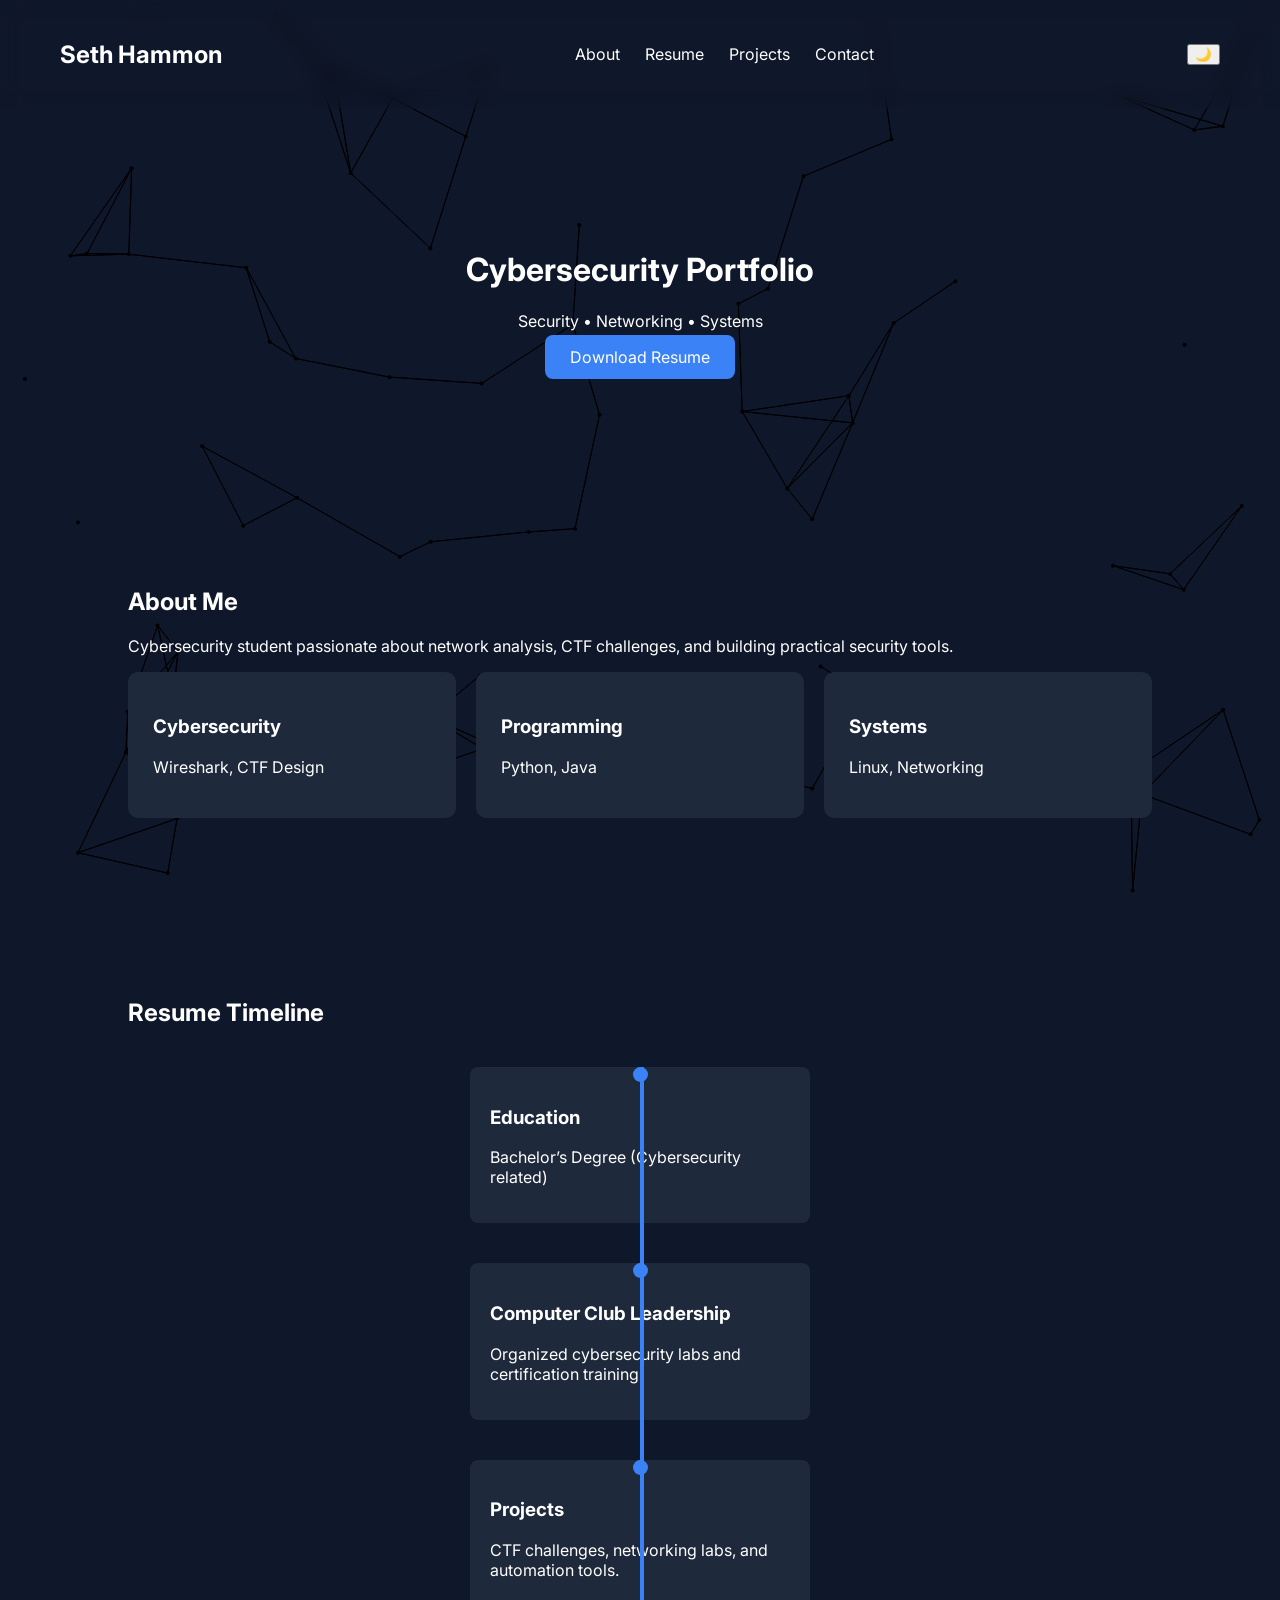
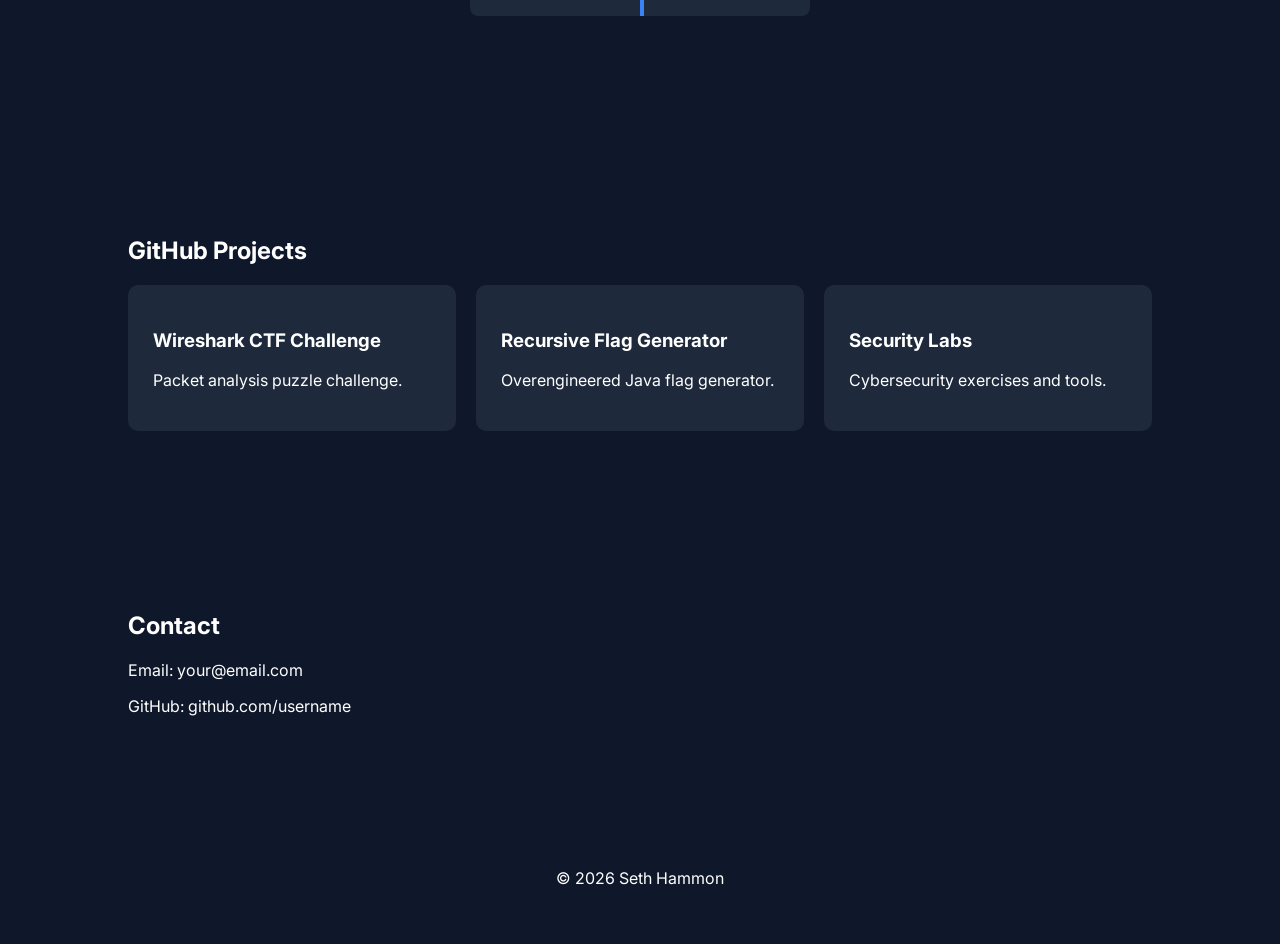
==== index.html @ 16fc9753 "Add files via upload" ====
<!DOCTYPE html>
<html lang="en">
<head>
<meta charset="UTF-8">
<meta name="viewport" content="width=device-width, initial-scale=1.0">
<title>Seth Hammon | Cybersecurity Portfolio</title>
<link rel="stylesheet" href="style.css">
<link href="https://fonts.googleapis.com/css2?family=Inter:wght@300;400;600&display=swap" rel="stylesheet">
</head>

<body>

<canvas id="network"></canvas>

<nav>
<h2>Seth Hammon</h2>
<ul>
<li><a href="#about">About</a></li>
<li><a href="#resume">Resume</a></li>
<li><a href="#projects">Projects</a></li>
<li><a href="#contact">Contact</a></li>
</ul>

<button id="themeToggle">🌙</button>
</nav>

<header class="reveal">
<h1>Cybersecurity Portfolio</h1>
<p>Security • Networking • Systems</p>
<a class="btn" href="resume.pdf" target="_blank">Download Resume</a>
</header>

<section id="about" class="reveal">
<h2>About Me</h2>
<p>
Cybersecurity student passionate about network analysis, CTF challenges,
and building practical security tools.
</p>

<div class="skills">

<div class="card">
<h3>Cybersecurity</h3>
<p>Wireshark, CTF Design</p>
</div>

<div class="card">
<h3>Programming</h3>
<p>Python, Java</p>
</div>

<div class="card">
<h3>Systems</h3>
<p>Linux, Networking</p>
</div>

</div>
</section>

<section id="resume">
<h2 class="reveal">Resume Timeline</h2>

<div class="timeline">

<div class="timeline-item reveal">
<div class="timeline-dot"></div>
<div class="timeline-content">
<h3>Education</h3>
<p>Bachelor’s Degree (Cybersecurity related)</p>
</div>
</div>

<div class="timeline-item reveal">
<div class="timeline-dot"></div>
<div class="timeline-content">
<h3>Computer Club Leadership</h3>
<p>Organized cybersecurity labs and certification training.</p>
</div>
</div>

<div class="timeline-item reveal">
<div class="timeline-dot"></div>
<div class="timeline-content">
<h3>Projects</h3>
<p>CTF challenges, networking labs, and automation tools.</p>
</div>
</div>

</div>
</section>

<section id="projects" class="reveal">
<h2>GitHub Projects</h2>

<div class="projects">

<div class="project-card">
<h3>Wireshark CTF Challenge</h3>
<p>Packet analysis puzzle challenge.</p>
</div>

<div class="project-card">
<h3>Recursive Flag Generator</h3>
<p>Overengineered Java flag generator.</p>
</div>

<div class="project-card">
<h3>Security Labs</h3>
<p>Cybersecurity exercises and tools.</p>
</div>

</div>

</section>

<section id="contact" class="reveal">
<h2>Contact</h2>
<p>Email: your@email.com</p>
<p>GitHub: github.com/username</p>
</section>

<footer>
<p>© 2026 Seth Hammon</p>
</footer>

<script src="script.js"></script>
</body>
</html>
---- style.css ----
:root{
--bg:#0f172a;
--text:white;
--card:#1e293b;
}

.light{
--bg:#f8fafc;
--text:#020617;
--card:#e2e8f0;
}

body{
margin:0;
font-family:'Inter',sans-serif;
background:var(--bg);
color:var(--text);
overflow-x:hidden;
}

#network{
position:fixed;
top:0;
left:0;
z-index:-1;
}

nav{
display:flex;
justify-content:space-between;
align-items:center;
padding:20px 60px;
position:sticky;
top:0;
backdrop-filter:blur(10px);
}

nav ul{
display:flex;
gap:25px;
list-style:none;
}

nav a{
text-decoration:none;
color:var(--text);
}

#themeToggle{
cursor:pointer;
}

header{
text-align:center;
padding:120px 20px;
}

.btn{
padding:12px 25px;
background:#3b82f6;
color:white;
border-radius:8px;
text-decoration:none;
}

section{
padding:80px 10%;
}

.skills{
display:grid;
grid-template-columns:repeat(auto-fit,minmax(200px,1fr));
gap:20px;
}

.card{
background:var(--card);
padding:25px;
border-radius:10px;
transition:0.3s;
}

.card:hover{
transform:translateY(-6px);
}

.timeline{
position:relative;
margin-top:40px;
}

.timeline::before{
content:'';
position:absolute;
left:50%;
width:4px;
height:100%;
background:#3b82f6;
}

.timeline-item{
display:flex;
justify-content:center;
margin:40px 0;
}

.timeline-content{
background:var(--card);
padding:20px;
border-radius:8px;
width:300px;
}

.timeline-dot{
width:15px;
height:15px;
background:#3b82f6;
border-radius:50%;
position:absolute;
left:calc(50% - 7px);
}

.projects{
display:grid;
grid-template-columns:repeat(auto-fit,minmax(250px,1fr));
gap:20px;
}

.project-card{
background:var(--card);
padding:25px;
border-radius:10px;
transition:0.3s;
}

.project-card:hover{
transform:scale(1.05);
}

.reveal{
opacity:0;
transform:translateY(30px);
transition:all 0.8s ease;
}

.reveal.active{
opacity:1;
transform:none;
}

footer{
text-align:center;
padding:40px;
}
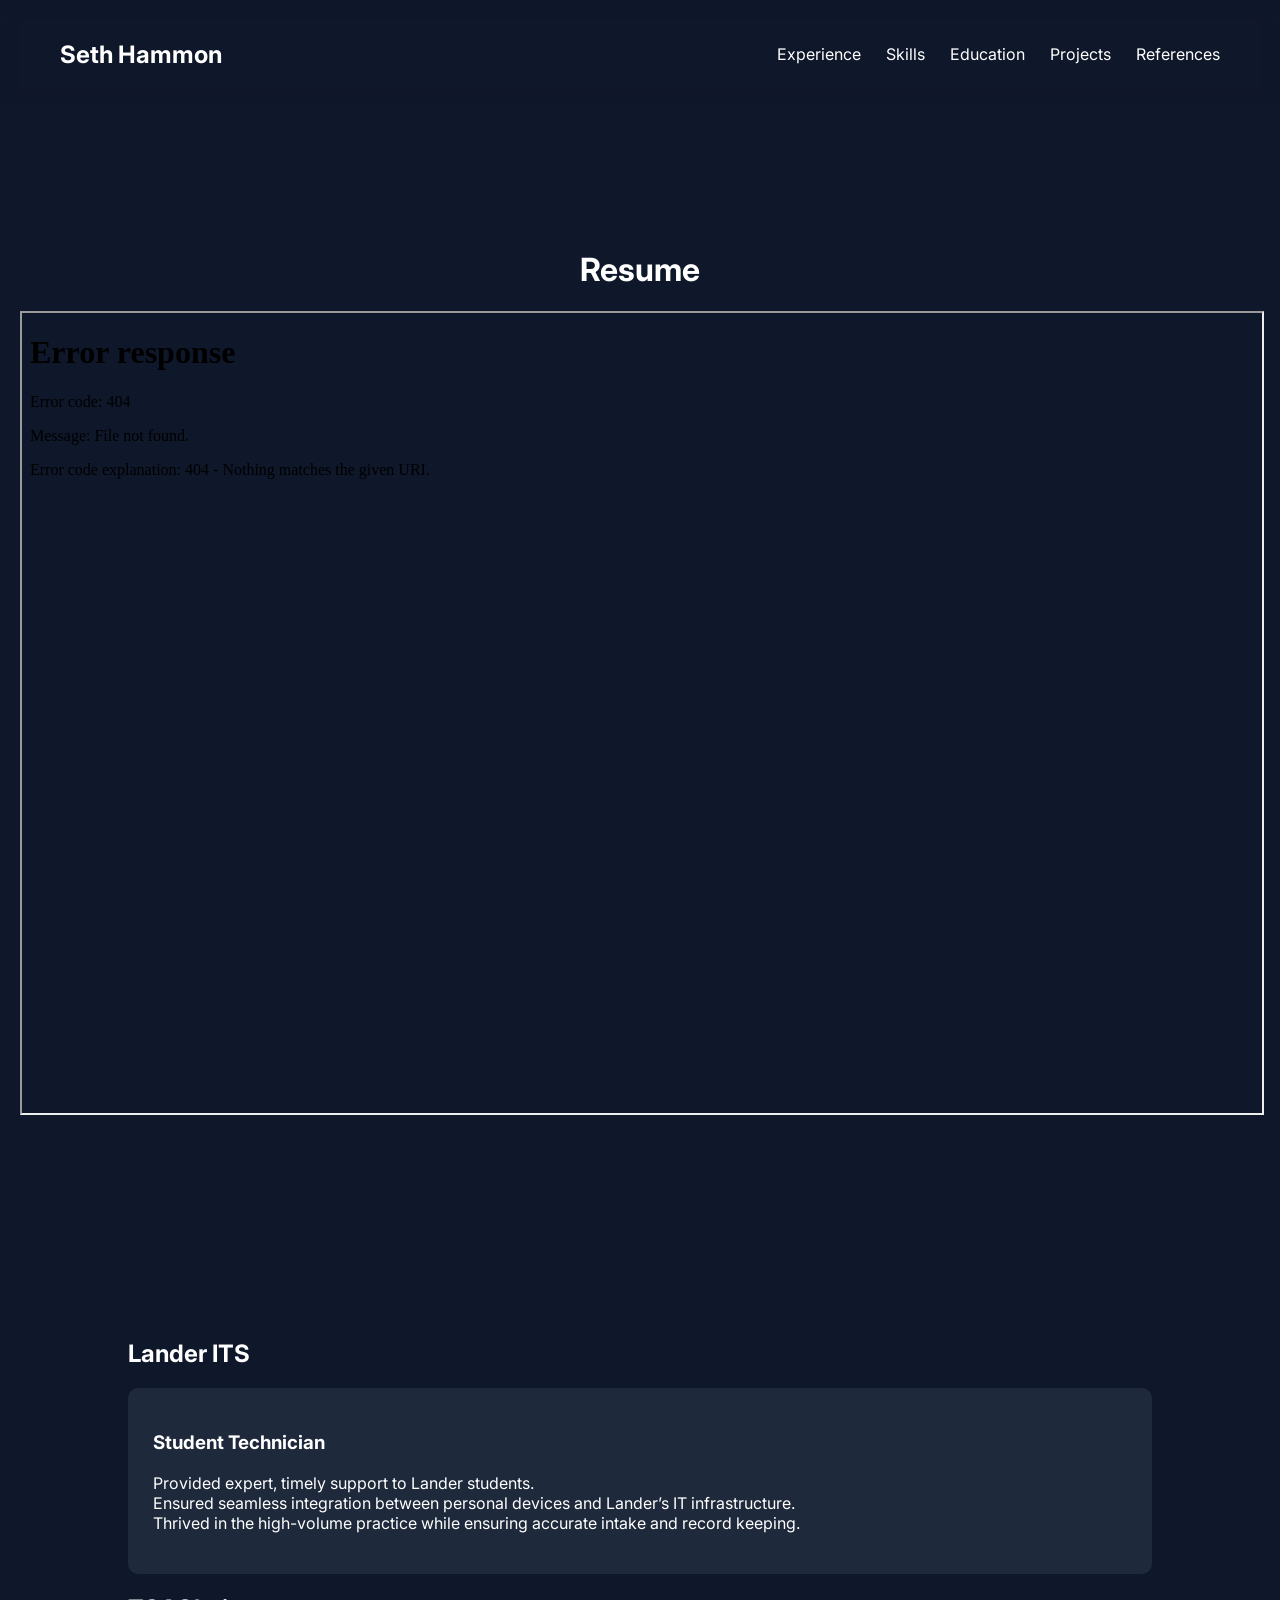
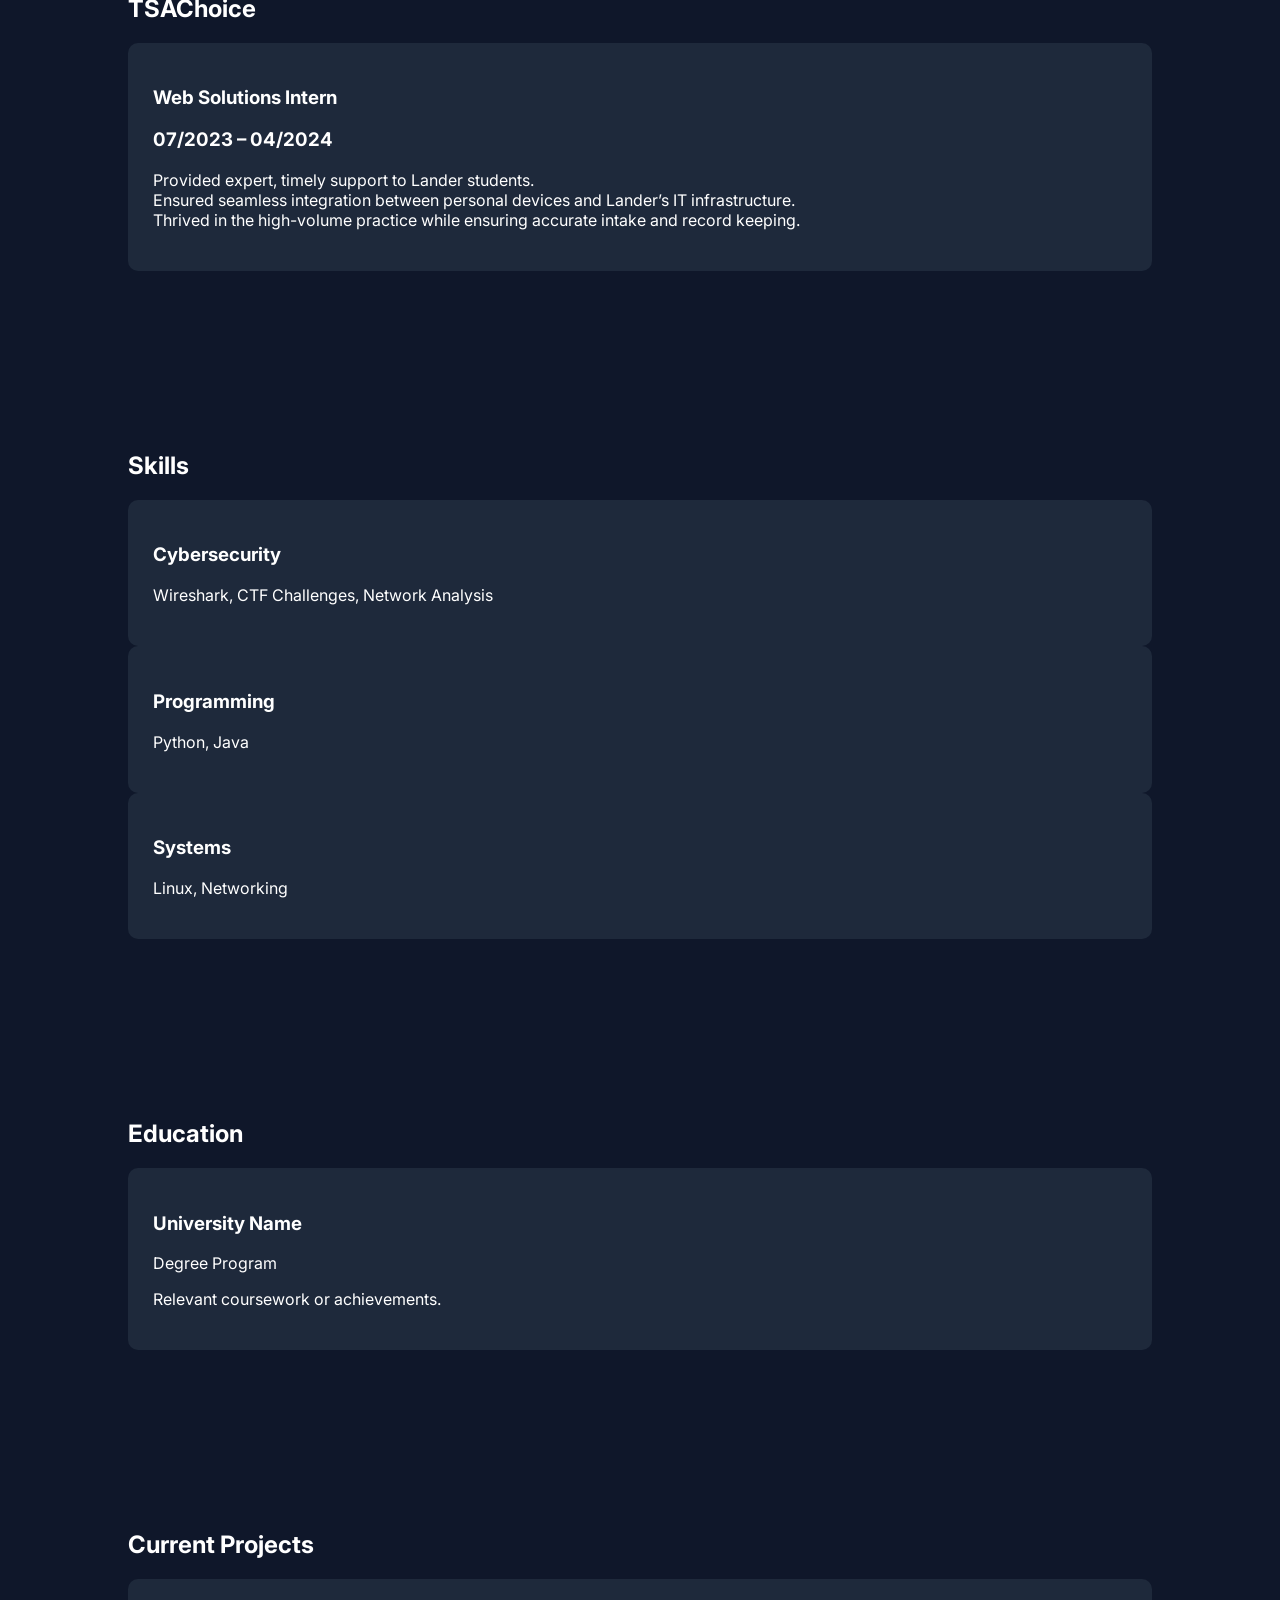
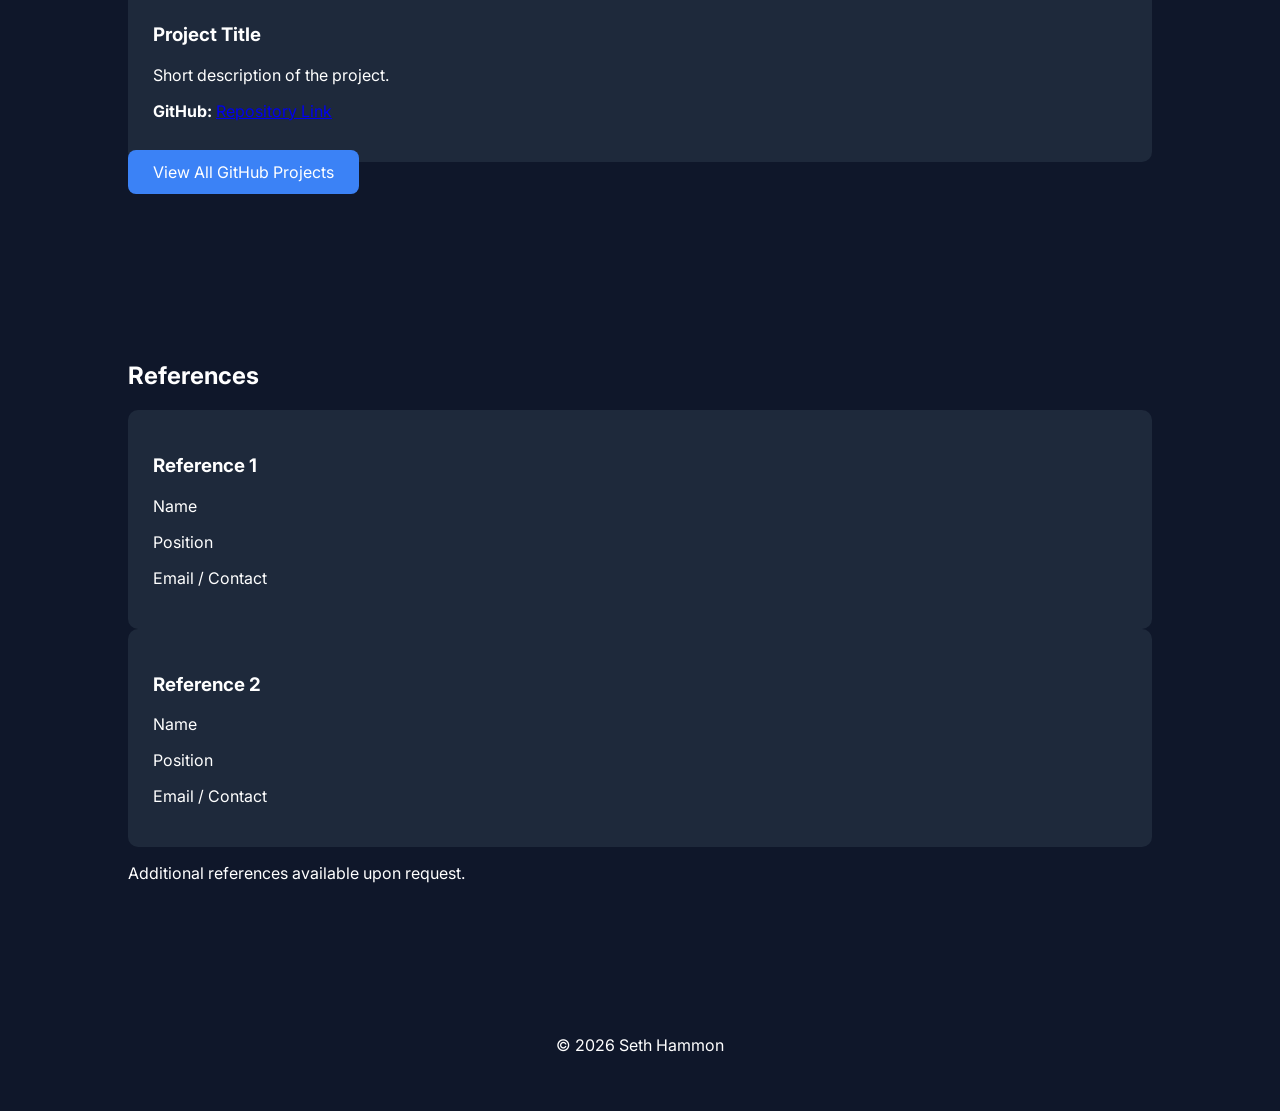
==== commit ceeba5a2: "Update index.html" ====
--- a/index.html
+++ b/index.html
@@ -4,7 +4,7 @@
 <head>
 <meta charset="UTF-8">
 <meta name="viewport" content="width=device-width, initial-scale=1.0">
-<title>Seth Hammon | Cybersecurity Portfolio</title>
+<title>Seth Hammon | Portfolio</title>
 <link rel="stylesheet" href="style.css">
 <link href="https://fonts.googleapis.com/css2?family=Inter:wght@300;400;600&display=swap" rel="stylesheet">
 </head>
@@ -16,108 +16,92 @@
 <nav>
 <h2>Seth Hammon</h2>
 <ul>
-<li><a href="#about">About</a></li>
-<li><a href="#resume">Resume</a></li>
+<li><a href="#experience">Experience</a></li>
+<li><a href="#skills">Skills</a></li>
+<li><a href="#education">Education</a></li>
 <li><a href="#projects">Projects</a></li>
-<li><a href="#contact">Contact</a></li>
+<li><a href="#references">References</a></li>
 </ul>
-
-<button id="themeToggle">🌙</button>
 </nav>
 
-<header class="reveal">
-<h1>Cybersecurity Portfolio</h1>
-<p>Security • Networking • Systems</p>
-<a class="btn" href="resume.pdf" target="_blank">Download Resume</a>
+<header>
+<h1>Resume</h1>
+<iframe 
+    src="files/resume.pdf" 
+    width="100%" 
+    height="800px">
+</iframe>
 </header>
 
-<section id="about" class="reveal">
-<h2>About Me</h2>
-<p>
-Cybersecurity student passionate about network analysis, CTF challenges,
-and building practical security tools.
-</p>
+<section id="experience" class="section">
+<h2>Lander ITS</h2>
+<div class="card">
+<h3>Student Technician</h3>
+<p>Provided expert, timely support to Lander students. <br>Ensured seamless integration between personal devices and Lander’s IT infrastructure. <br>Thrived in the high-volume practice while ensuring accurate intake and record keeping.</p>
+</div>
+<h2>TSAChoice</h2>
+<div class="card">
+<h3>Web Solutions Intern            <p>07/2023 – 04/2024</p></h3>
+<p>Provided expert, timely support to Lander students. <br>Ensured seamless integration between personal devices and Lander’s IT infrastructure. <br>Thrived in the high-volume practice while ensuring accurate intake and record keeping.</p>
+</div>
+</section>
 
-<div class="skills">
-
+<section id="skills" class="section">
+<h2>Skills</h2>
+<div class="grid">
 <div class="card">
 <h3>Cybersecurity</h3>
-<p>Wireshark, CTF Design</p>
+<p>Wireshark, CTF Challenges, Network Analysis</p>
 </div>
-
 <div class="card">
 <h3>Programming</h3>
 <p>Python, Java</p>
 </div>
-
 <div class="card">
 <h3>Systems</h3>
 <p>Linux, Networking</p>
 </div>
-
 </div>
 </section>
 
-<section id="resume">
-<h2 class="reveal">Resume Timeline</h2>
-
-<div class="timeline">
-
-<div class="timeline-item reveal">
-<div class="timeline-dot"></div>
-<div class="timeline-content">
-<h3>Education</h3>
-<p>Bachelor’s Degree (Cybersecurity related)</p>
-</div>
-</div>
-
-<div class="timeline-item reveal">
-<div class="timeline-dot"></div>
-<div class="timeline-content">
-<h3>Computer Club Leadership</h3>
-<p>Organized cybersecurity labs and certification training.</p>
-</div>
-</div>
-
-<div class="timeline-item reveal">
-<div class="timeline-dot"></div>
-<div class="timeline-content">
-<h3>Projects</h3>
-<p>CTF challenges, networking labs, and automation tools.</p>
-</div>
-</div>
-
+<section id="education" class="section">
+<h2>Education</h2>
+<div class="card">
+<h3>University Name</h3>
+<p>Degree Program</p>
+<p>Relevant coursework or achievements.</p>
 </div>
 </section>
 
-<section id="projects" class="reveal">
-<h2>GitHub Projects</h2>
-
-<div class="projects">
-
-<div class="project-card">
-<h3>Wireshark CTF Challenge</h3>
-<p>Packet analysis puzzle challenge.</p>
+<section id="projects" class="section">
+<h2>Current Projects</h2>
+<div class="card">
+<h3>Project Title</h3>
+<p>Short description of the project.</p>
+<p><strong>GitHub:</strong> <a href="#">Repository Link</a></p>
 </div>
-
-<div class="project-card">
-<h3>Recursive Flag Generator</h3>
-<p>Overengineered Java flag generator.</p>
+<div class="center">
+<a class="btn" href="projects.html">View All GitHub Projects</a>
 </div>
-
-<div class="project-card">
-<h3>Security Labs</h3>
-<p>Cybersecurity exercises and tools.</p>
-</div>
-
-</div>
-
 </section>
 
-<section id="contact" class="reveal">
-<h2>Contact</h2>
-<p>Email: your@email.com</p>
-<p>GitHub: github.com/username</p>
+<section id="references" class="section">
+<h2>References</h2>
+<div class="grid">
+<div class="card">
+<h3>Reference 1</h3>
+<p>Name</p>
+<p>Position</p>
+<p>Email / Contact</p>
+</div>
+<div class="card">
+<h3>Reference 2</h3>
+<p>Name</p>
+<p>Position</p>
+<p>Email / Contact</p>
+</div>
+</div>
+<p class="center">Additional references available upon request.</p>
 </section>
 
 <footer>
@@ -125,5 +109,6 @@
 </footer>
 
 <script src="script.js"></script>
+
 </body>
 </html>
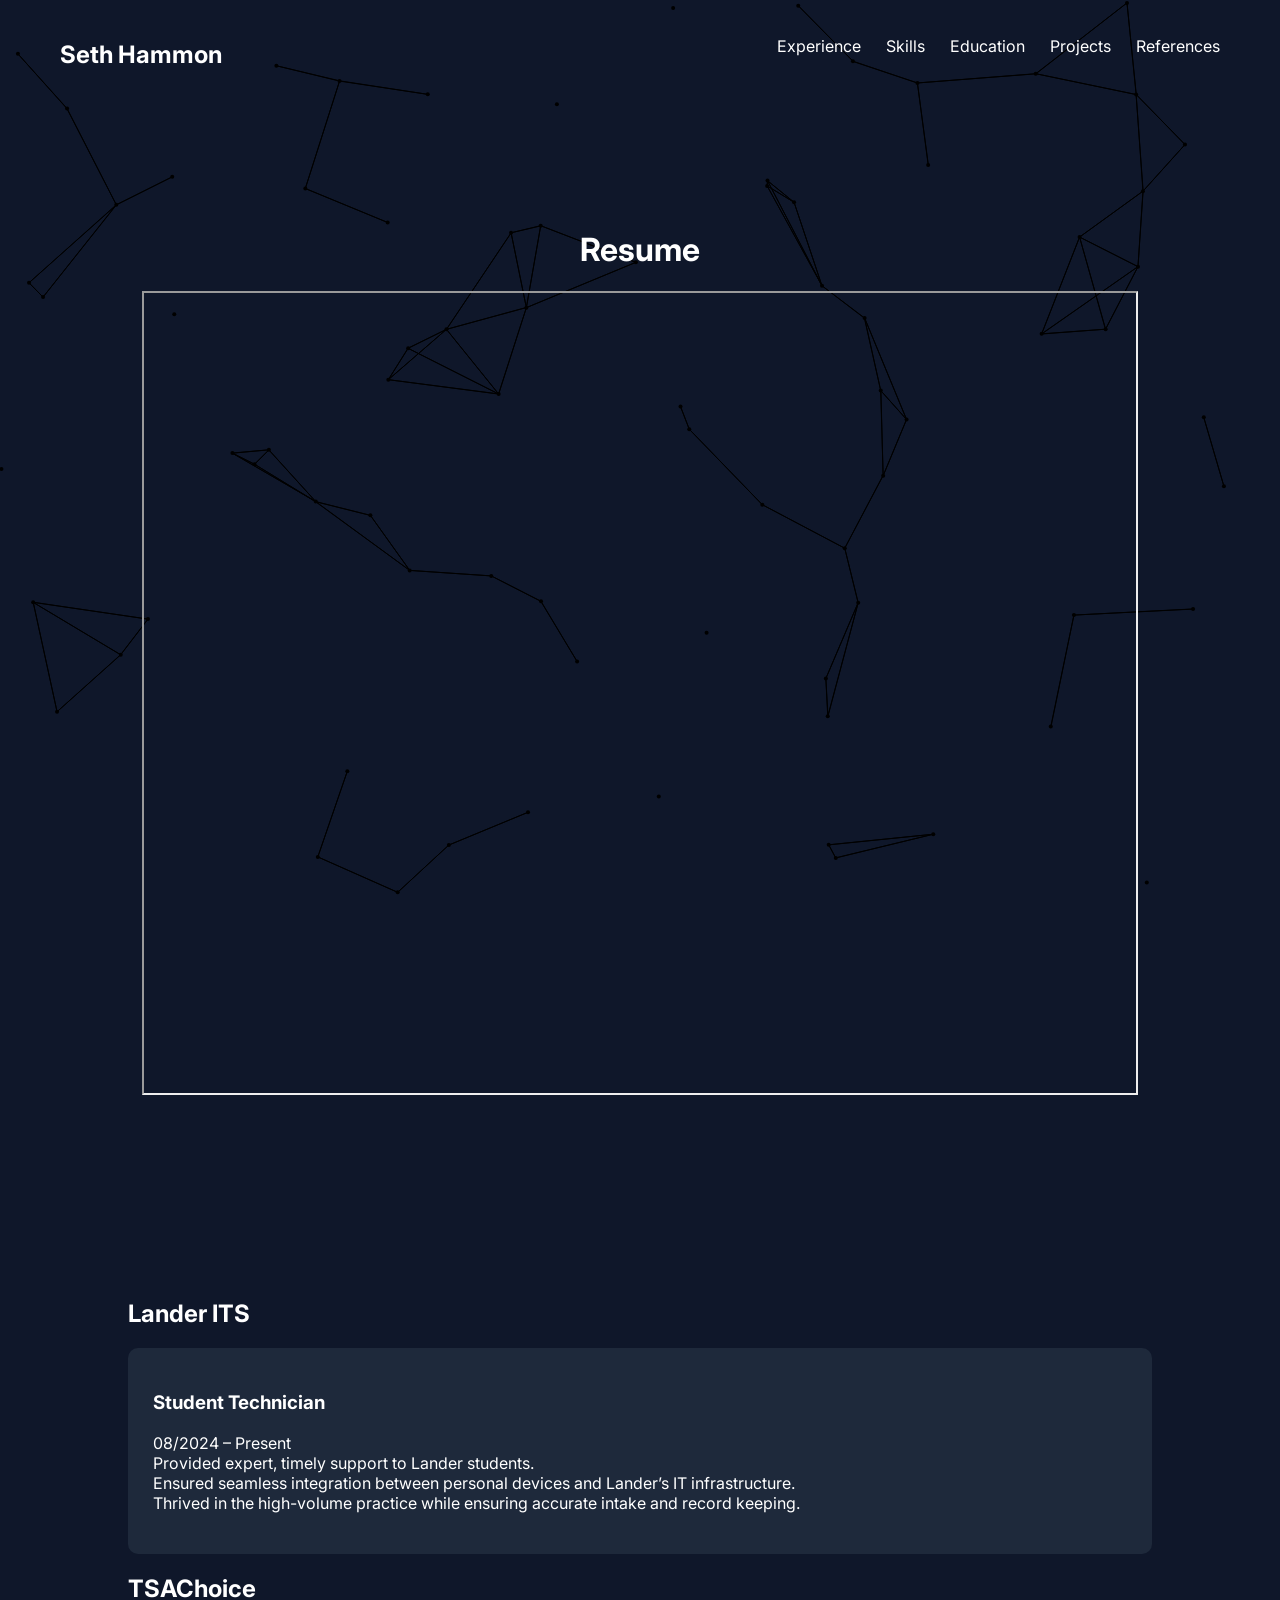
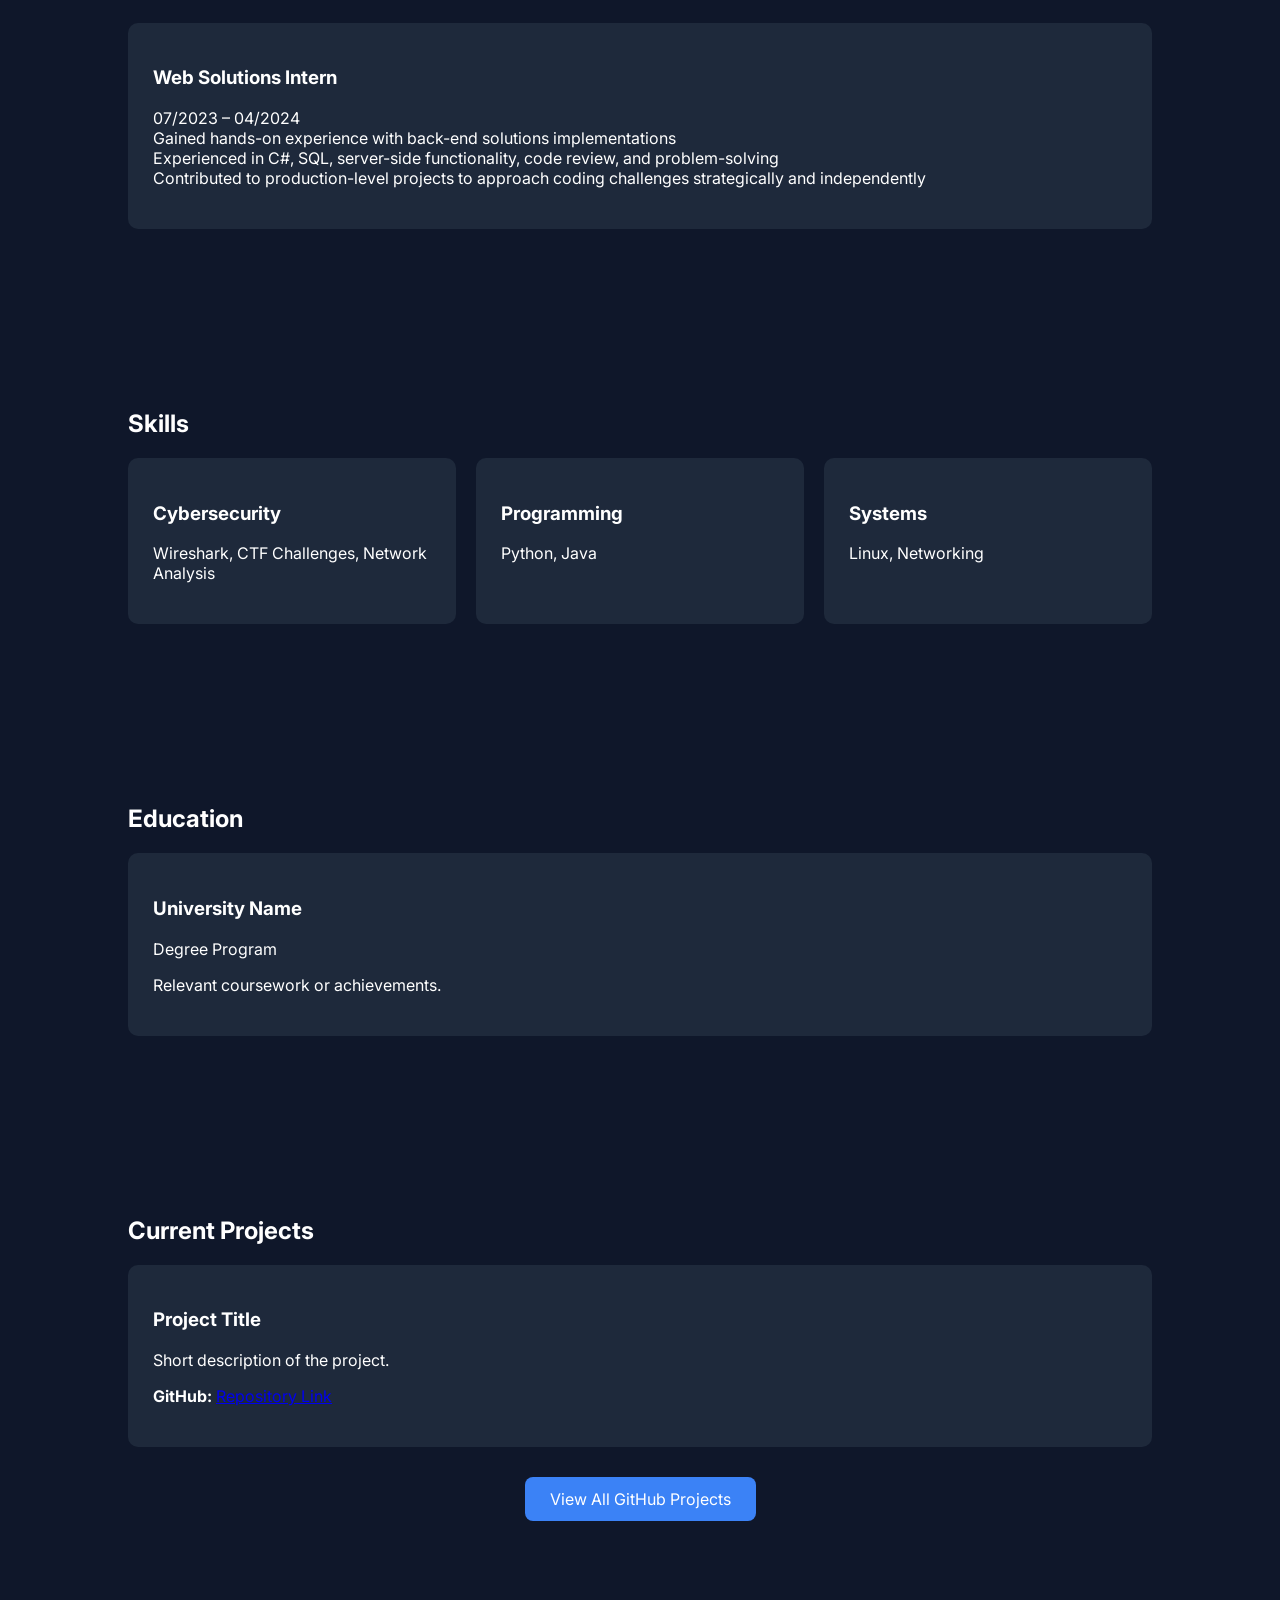
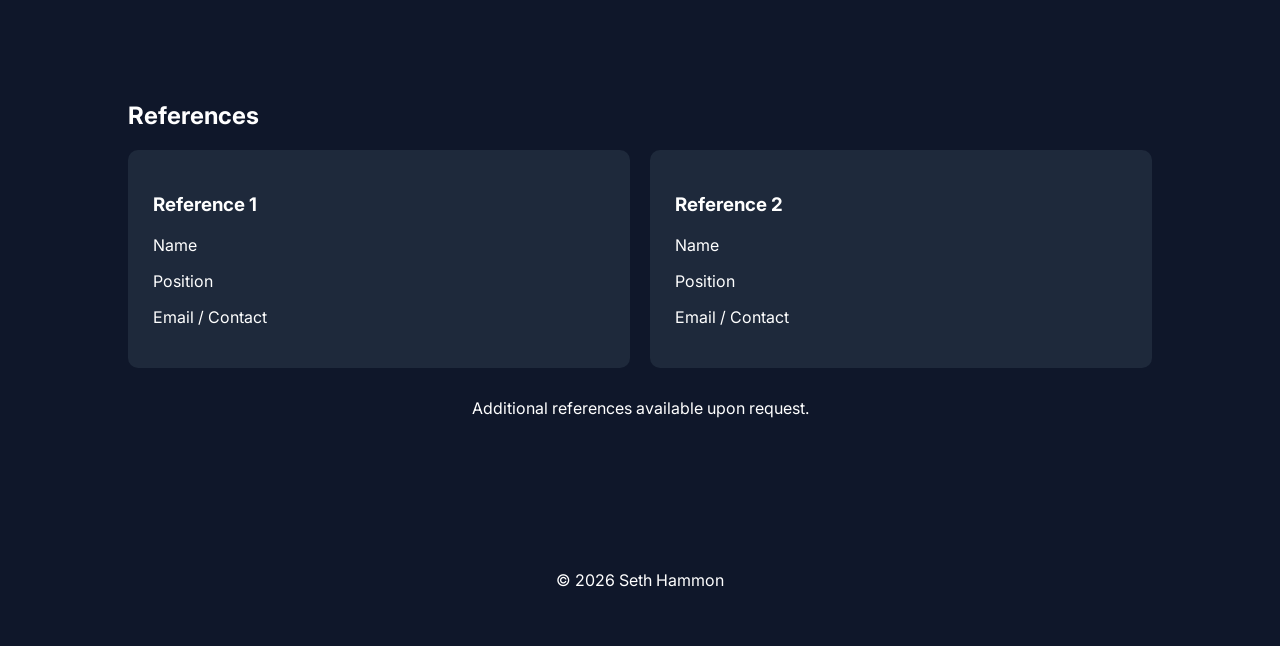
==== commit 5b54f0e9: "Update index.html" ====
--- a/index.html
+++ b/index.html
@@ -27,8 +27,8 @@
 <header>
 <h1>Resume</h1>
 <iframe 
-    src="files/resume.pdf" 
-    width="100%" 
+    src="Resume.pdf" 
+    width="80%" 
     height="800px">
 </iframe>
 </header>
@@ -37,12 +37,13 @@
 <h2>Lander ITS</h2>
 <div class="card">
 <h3>Student Technician</h3>
-<p>Provided expert, timely support to Lander students. <br>Ensured seamless integration between personal devices and Lander’s IT infrastructure. <br>Thrived in the high-volume practice while ensuring accurate intake and record keeping.</p>
+<p>08/2024 – Present<br>Provided expert, timely support to Lander students. <br>Ensured seamless integration between personal devices and Lander’s IT infrastructure. <br>Thrived in the high-volume practice while ensuring accurate intake and record keeping.</p>
 </div>
 <h2>TSAChoice</h2>
 <div class="card">
-<h3>Web Solutions Intern            <p>07/2023 – 04/2024</p></h3>
-<p>Provided expert, timely support to Lander students. <br>Ensured seamless integration between personal devices and Lander’s IT infrastructure. <br>Thrived in the high-volume practice while ensuring accurate intake and record keeping.</p>
+<h3>Web Solutions Intern</h3>
+<p>07/2023 – 04/2024<br>Gained hands-on experience with back-end solutions implementations <br> Experienced in C#, SQL, server-side functionality, code review, and problem-solving<br>Contributed to production-level projects to approach coding challenges strategically and
+independently</p>
 </div>
 </section>
 
--- a/style.css
+++ b/style.css
@@ -1,22 +1,9 @@
-
-:root{
---bg:#0f172a;
---text:white;
---card:#1e293b;
-}
-
-.light{
---bg:#f8fafc;
---text:#020617;
---card:#e2e8f0;
-}
 
 body{
 margin:0;
 font-family:'Inter',sans-serif;
-background:var(--bg);
-color:var(--text);
-overflow-x:hidden;
+background:#0f172a;
+color:white;
 }
 
 #network{
@@ -29,11 +16,7 @@
 nav{
 display:flex;
 justify-content:space-between;
-align-items:center;
 padding:20px 60px;
-position:sticky;
-top:0;
-backdrop-filter:blur(10px);
 }
 
 nav ul{
@@ -43,20 +26,38 @@
 }
 
 nav a{
+color:white;
 text-decoration:none;
-color:var(--text);
-}
-
-#themeToggle{
-cursor:pointer;
 }
 
 header{
 text-align:center;
-padding:120px 20px;
+padding:100px 20px;
+}
+
+.section{
+padding:80px 10%;
+}
+
+.grid{
+display:grid;
+grid-template-columns:repeat(auto-fit,minmax(250px,1fr));
+gap:20px;
+}
+
+.card{
+background:#1e293b;
+padding:25px;
+border-radius:10px;
+transition:0.3s;
+}
+
+.card:hover{
+transform:translateY(-5px);
 }
 
 .btn{
+display:inline-block;
 padding:12px 25px;
 background:#3b82f6;
 color:white;
@@ -64,89 +65,9 @@
 text-decoration:none;
 }
 
-section{
-padding:80px 10%;
-}
-
-.skills{
-display:grid;
-grid-template-columns:repeat(auto-fit,minmax(200px,1fr));
-gap:20px;
-}
-
-.card{
-background:var(--card);
-padding:25px;
-border-radius:10px;
-transition:0.3s;
-}
-
-.card:hover{
-transform:translateY(-6px);
-}
-
-.timeline{
-position:relative;
-margin-top:40px;
-}
-
-.timeline::before{
-content:'';
-position:absolute;
-left:50%;
-width:4px;
-height:100%;
-background:#3b82f6;
-}
-
-.timeline-item{
-display:flex;
-justify-content:center;
-margin:40px 0;
-}
-
-.timeline-content{
-background:var(--card);
-padding:20px;
-border-radius:8px;
-width:300px;
-}
-
-.timeline-dot{
-width:15px;
-height:15px;
-background:#3b82f6;
-border-radius:50%;
-position:absolute;
-left:calc(50% - 7px);
-}
-
-.projects{
-display:grid;
-grid-template-columns:repeat(auto-fit,minmax(250px,1fr));
-gap:20px;
-}
-
-.project-card{
-background:var(--card);
-padding:25px;
-border-radius:10px;
-transition:0.3s;
-}
-
-.project-card:hover{
-transform:scale(1.05);
-}
-
-.reveal{
-opacity:0;
-transform:translateY(30px);
-transition:all 0.8s ease;
-}
-
-.reveal.active{
-opacity:1;
-transform:none;
+.center{
+text-align:center;
+margin-top:30px;
 }
 
 footer{
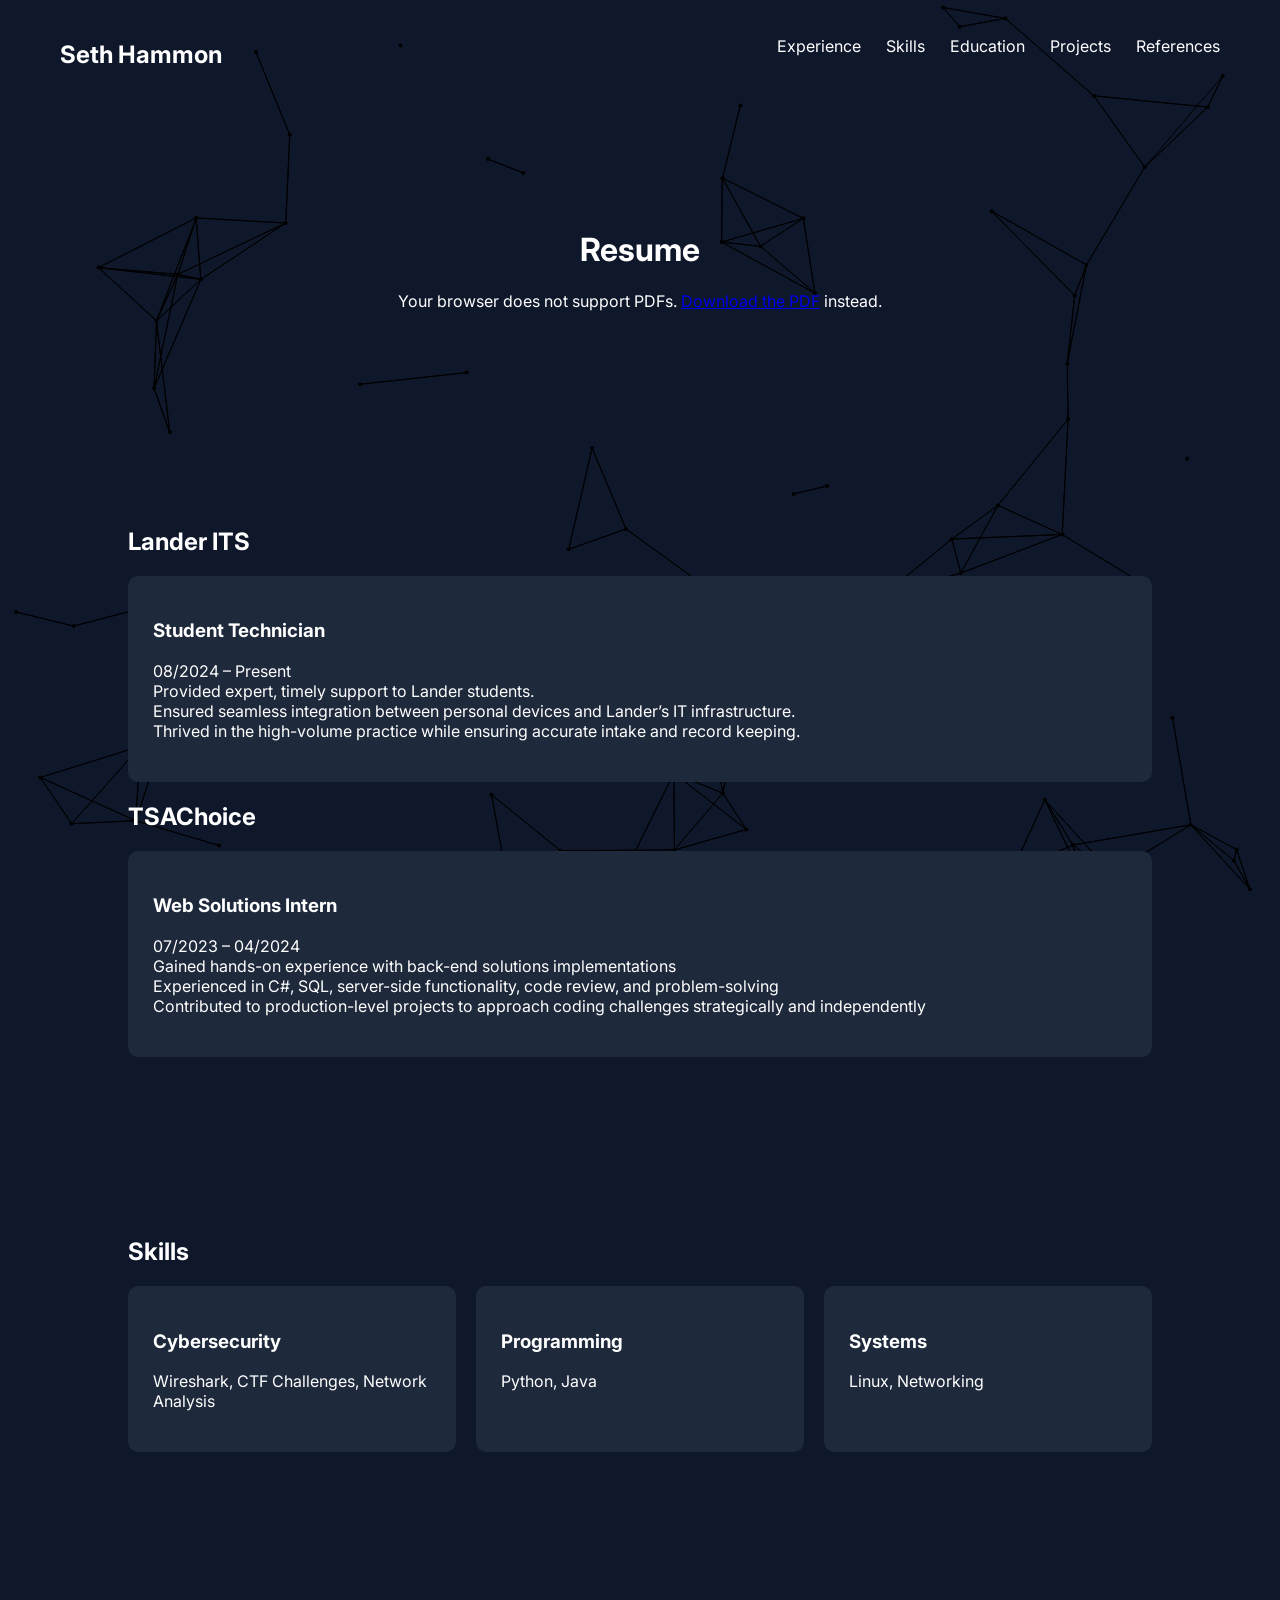
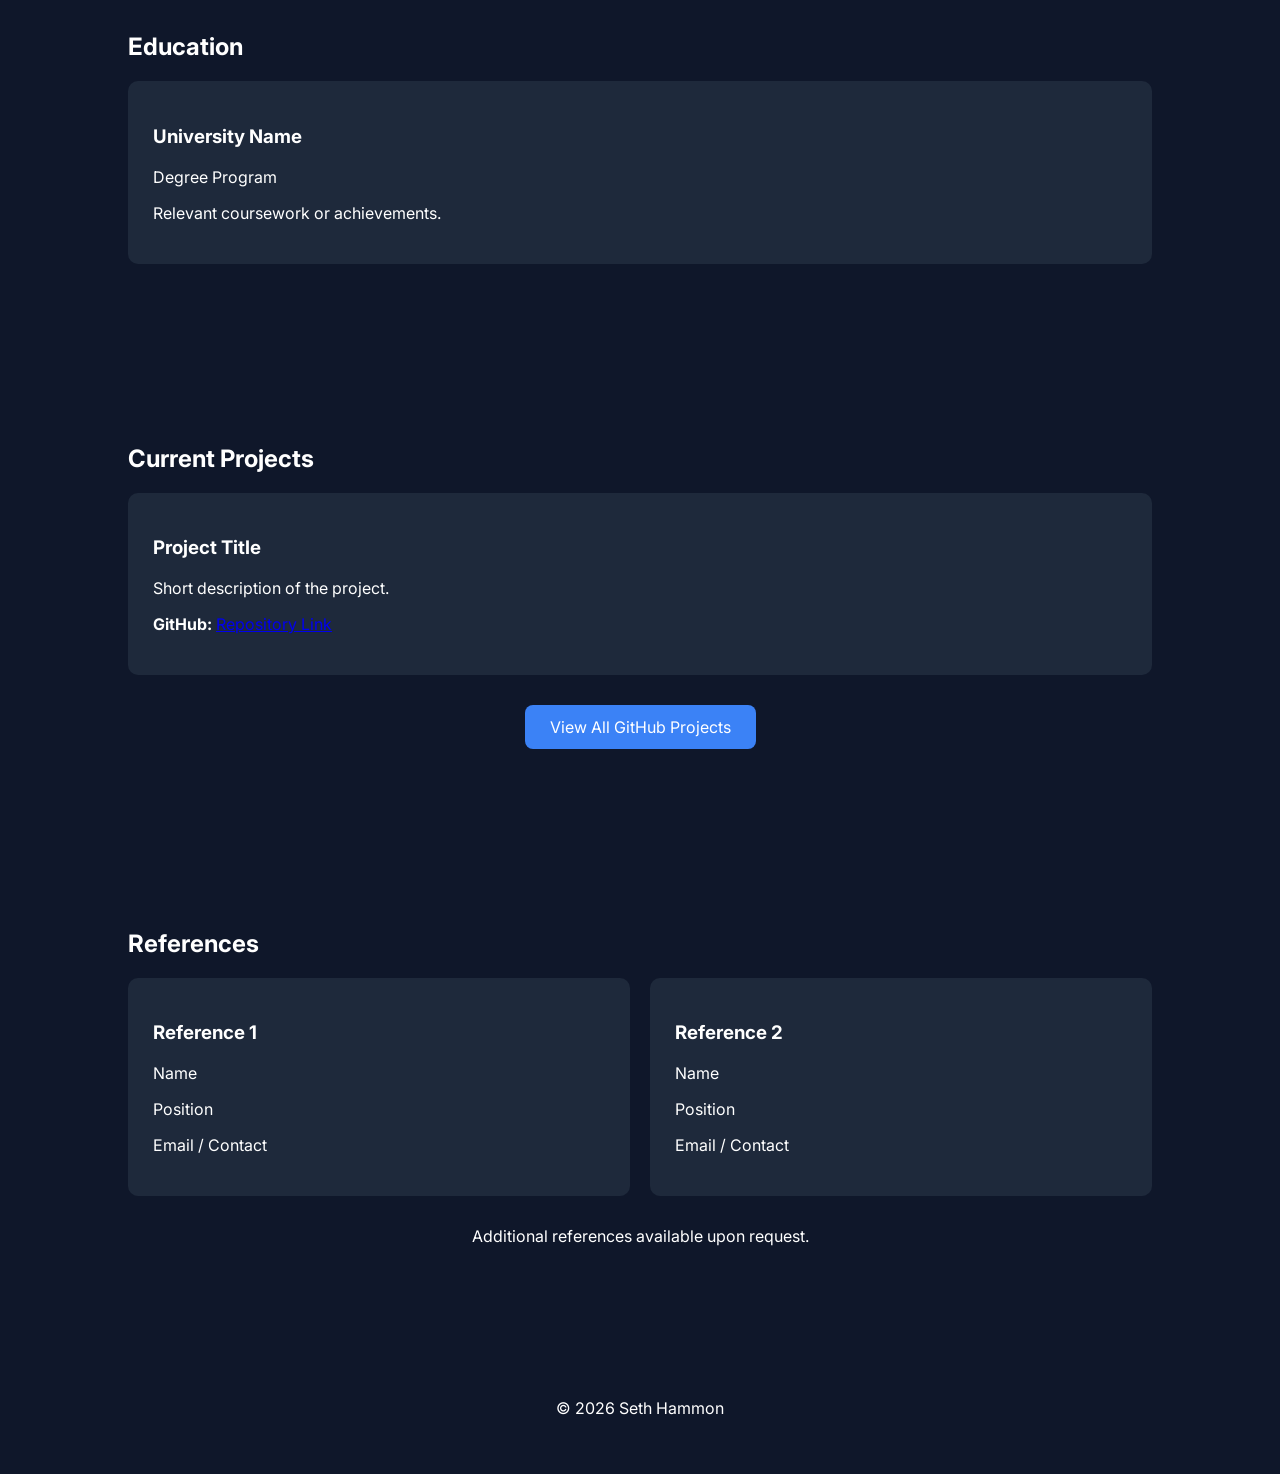
==== commit 3eb96bac: "Update index.html" ====
--- a/index.html
+++ b/index.html
@@ -26,11 +26,9 @@
 
 <header>
 <h1>Resume</h1>
-<iframe 
-    src="Resume.pdf" 
-    width="80%" 
-    height="800px">
-</iframe>
+<object data="Resume.pdf" type="resume.pdf" width="80%" height="800px">
+    <p>Your browser does not support PDFs. <a href="Resume.pdf">Download the PDF</a> instead.</p>
+</object>
 </header>
 
 <section id="experience" class="section">
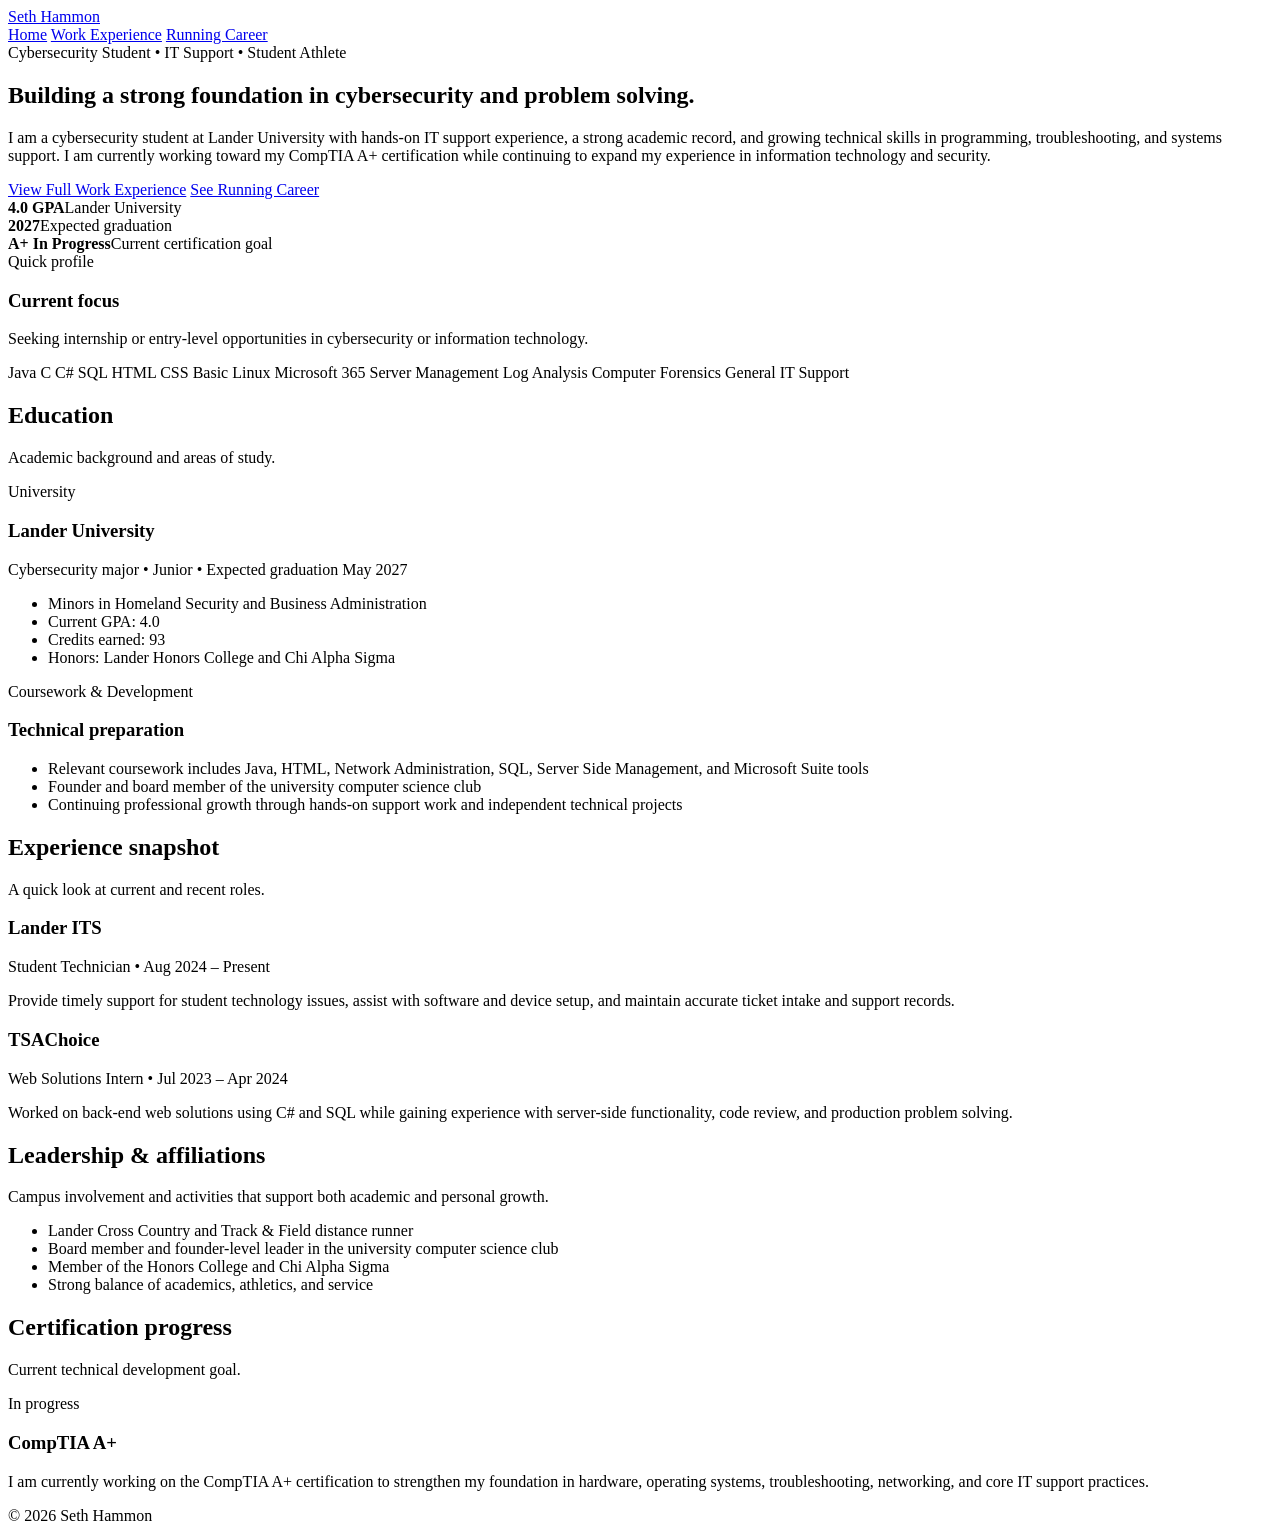
==== commit ec99fac2: "Update index.html" ====
--- a/index.html
+++ b/index.html
@@ -1,113 +1,142 @@
-
 <!DOCTYPE html>
 <html lang="en">
 <head>
-<meta charset="UTF-8">
-<meta name="viewport" content="width=device-width, initial-scale=1.0">
-<title>Seth Hammon | Portfolio</title>
-<link rel="stylesheet" href="style.css">
-<link href="https://fonts.googleapis.com/css2?family=Inter:wght@300;400;600&display=swap" rel="stylesheet">
+  <meta charset="UTF-8">
+  <meta name="viewport" content="width=device-width, initial-scale=1.0">
+  <title>Seth Hammon | Cybersecurity Student</title>
+  <meta name="description" content="Professional portfolio site for Seth Hammon, a cybersecurity student and student IT technician at Lander University.">
+  <link rel="preconnect" href="https://fonts.googleapis.com">
+  <link rel="preconnect" href="https://fonts.gstatic.com" crossorigin>
+  <link href="https://fonts.googleapis.com/css2?family=Inter:wght@400;500;600;700;800&display=swap" rel="stylesheet">
+  <link rel="stylesheet" href="styles.css">
 </head>
+<body>
+  <header class="site-header">
+    <div class="container nav-wrap">
+      <a class="brand" href="index.html">Seth Hammon</a>
+      <nav class="nav" aria-label="Main navigation">
+        <a class="active" href="index.html">Home</a>
+        <a href="experience.html">Work Experience</a>
+        <a href="running.html">Running Career</a>
+      </nav>
+    </div>
+  </header>
 
-<body>
+  <main>
+    <section class="hero">
+      <div class="container hero-grid">
+        <div>
+          <span class="eyebrow">Cybersecurity Student • IT Support • Student Athlete</span>
+          <h1>Building a strong foundation in cybersecurity and problem solving.</h1>
+          <p class="lead">I am a cybersecurity student at Lander University with hands-on IT support experience, a strong academic record, and growing technical skills in programming, troubleshooting, and systems support. I am currently working toward my CompTIA A+ certification while continuing to expand my experience in information technology and security.</p>
+          <div class="actions">
+            <a class="btn btn-primary" href="experience.html">View Full Work Experience</a>
+            <a class="btn btn-secondary" href="running.html">See Running Career</a>
+          </div>
+          <div class="stat-row">
+            <div class="stat"><strong>4.0 GPA</strong><span class="meta">Lander University</span></div>
+            <div class="stat"><strong>2027</strong><span class="meta">Expected graduation</span></div>
+            <div class="stat"><strong>A+ In Progress</strong><span class="meta">Current certification goal</span></div>
+          </div>
+        </div>
+        <aside class="hero-card">
+          <div class="kicker">Quick profile</div>
+          <h3>Current focus</h3>
+          <p class="meta">Seeking internship or entry-level opportunities in cybersecurity or information technology.</p>
+          <div class="badge-list">
+            <span class="badge">Java</span>
+            <span class="badge">C</span>
+            <span class="badge">C#</span>
+            <span class="badge">SQL</span>
+            <span class="badge">HTML</span>
+            <span class="badge">CSS</span>
+            <span class="badge">Basic Linux</span>
+            <span class="badge">Microsoft 365</span>
+            <span class="badge">Server Management</span>
+            <span class="badge">Log Analysis</span>
+            <span class="badge">Computer Forensics</span>
+            <span class="badge">General IT Support</span>
+          </div>
+        </aside>
+      </div>
+    </section>
 
-<canvas id="network"></canvas>
+    <section class="section">
+      <div class="container">
+        <h2>Education</h2>
+        <p class="section-intro">Academic background and areas of study.</p>
+        <div class="grid grid-2">
+          <article class="card">
+            <div class="kicker">University</div>
+            <h3>Lander University</h3>
+            <p class="meta">Cybersecurity major • Junior • Expected graduation May 2027</p>
+            <ul class="list">
+              <li>Minors in Homeland Security and Business Administration</li>
+              <li>Current GPA: 4.0</li>
+              <li>Credits earned: 93</li>
+              <li>Honors: Lander Honors College and Chi Alpha Sigma</li>
+            </ul>
+          </article>
+          <article class="card">
+            <div class="kicker">Coursework & Development</div>
+            <h3>Technical preparation</h3>
+            <ul class="list">
+              <li>Relevant coursework includes Java, HTML, Network Administration, SQL, Server Side Management, and Microsoft Suite tools</li>
+              <li>Founder and board member of the university computer science club</li>
+              <li>Continuing professional growth through hands-on support work and independent technical projects</li>
+            </ul>
+          </article>
+        </div>
+      </div>
+    </section>
 
-<nav>
-<h2>Seth Hammon</h2>
-<ul>
-<li><a href="#experience">Experience</a></li>
-<li><a href="#skills">Skills</a></li>
-<li><a href="#education">Education</a></li>
-<li><a href="#projects">Projects</a></li>
-<li><a href="#references">References</a></li>
-</ul>
-</nav>
+    <section class="section">
+      <div class="container split">
+        <article class="panel">
+          <h2>Experience snapshot</h2>
+          <p class="section-intro">A quick look at current and recent roles.</p>
+          <div class="timeline">
+            <div class="timeline-item">
+              <h3>Lander ITS</h3>
+              <div class="meta">Student Technician • Aug 2024 – Present</div>
+              <p>Provide timely support for student technology issues, assist with software and device setup, and maintain accurate ticket intake and support records.</p>
+            </div>
+            <div class="timeline-item">
+              <h3>TSAChoice</h3>
+              <div class="meta">Web Solutions Intern • Jul 2023 – Apr 2024</div>
+              <p>Worked on back-end web solutions using C# and SQL while gaining experience with server-side functionality, code review, and production problem solving.</p>
+            </div>
+          </div>
+        </article>
+        <article class="panel">
+          <h2>Leadership & affiliations</h2>
+          <p class="section-intro">Campus involvement and activities that support both academic and personal growth.</p>
+          <ul class="list">
+            <li>Lander Cross Country and Track &amp; Field distance runner</li>
+            <li>Board member and founder-level leader in the university computer science club</li>
+            <li>Member of the Honors College and Chi Alpha Sigma</li>
+            <li>Strong balance of academics, athletics, and service</li>
+          </ul>
+        </article>
+      </div>
+    </section>
 
-<header>
-<h1>Resume</h1>
-<object data="Resume.pdf" type="resume.pdf" width="80%" height="800px">
-    <p>Your browser does not support PDFs. <a href="Resume.pdf">Download the PDF</a> instead.</p>
-</object>
-</header>
+    <section class="section">
+      <div class="container">
+        <h2>Certification progress</h2>
+        <p class="section-intro">Current technical development goal.</p>
+        <article class="card">
+          <div class="kicker">In progress</div>
+          <h3>CompTIA A+</h3>
+          <p>I am currently working on the CompTIA A+ certification to strengthen my foundation in hardware, operating systems, troubleshooting, networking, and core IT support practices.</p>
+        </article>
+      </div>
+    </section>
+  </main>
 
-<section id="experience" class="section">
-<h2>Lander ITS</h2>
-<div class="card">
-<h3>Student Technician</h3>
-<p>08/2024 – Present<br>Provided expert, timely support to Lander students. <br>Ensured seamless integration between personal devices and Lander’s IT infrastructure. <br>Thrived in the high-volume practice while ensuring accurate intake and record keeping.</p>
-</div>
-<h2>TSAChoice</h2>
-<div class="card">
-<h3>Web Solutions Intern</h3>
-<p>07/2023 – 04/2024<br>Gained hands-on experience with back-end solutions implementations <br> Experienced in C#, SQL, server-side functionality, code review, and problem-solving<br>Contributed to production-level projects to approach coding challenges strategically and
-independently</p>
-</div>
-</section>
-
-<section id="skills" class="section">
-<h2>Skills</h2>
-<div class="grid">
-<div class="card">
-<h3>Cybersecurity</h3>
-<p>Wireshark, CTF Challenges, Network Analysis</p>
-</div>
-<div class="card">
-<h3>Programming</h3>
-<p>Python, Java</p>
-</div>
-<div class="card">
-<h3>Systems</h3>
-<p>Linux, Networking</p>
-</div>
-</div>
-</section>
-
-<section id="education" class="section">
-<h2>Education</h2>
-<div class="card">
-<h3>University Name</h3>
-<p>Degree Program</p>
-<p>Relevant coursework or achievements.</p>
-</div>
-</section>
-
-<section id="projects" class="section">
-<h2>Current Projects</h2>
-<div class="card">
-<h3>Project Title</h3>
-<p>Short description of the project.</p>
-<p><strong>GitHub:</strong> <a href="#">Repository Link</a></p>
-</div>
-<div class="center">
-<a class="btn" href="projects.html">View All GitHub Projects</a>
-</div>
-</section>
-
-<section id="references" class="section">
-<h2>References</h2>
-<div class="grid">
-<div class="card">
-<h3>Reference 1</h3>
-<p>Name</p>
-<p>Position</p>
-<p>Email / Contact</p>
-</div>
-<div class="card">
-<h3>Reference 2</h3>
-<p>Name</p>
-<p>Position</p>
-<p>Email / Contact</p>
-</div>
-</div>
-<p class="center">Additional references available upon request.</p>
-</section>
-
-<footer>
-<p>© 2026 Seth Hammon</p>
-</footer>
-
-<script src="script.js"></script>
-
+  <footer class="footer">
+    <div class="container">© 2026 Seth Hammon</div>
+  </footer>
 </body>
 </html>
+
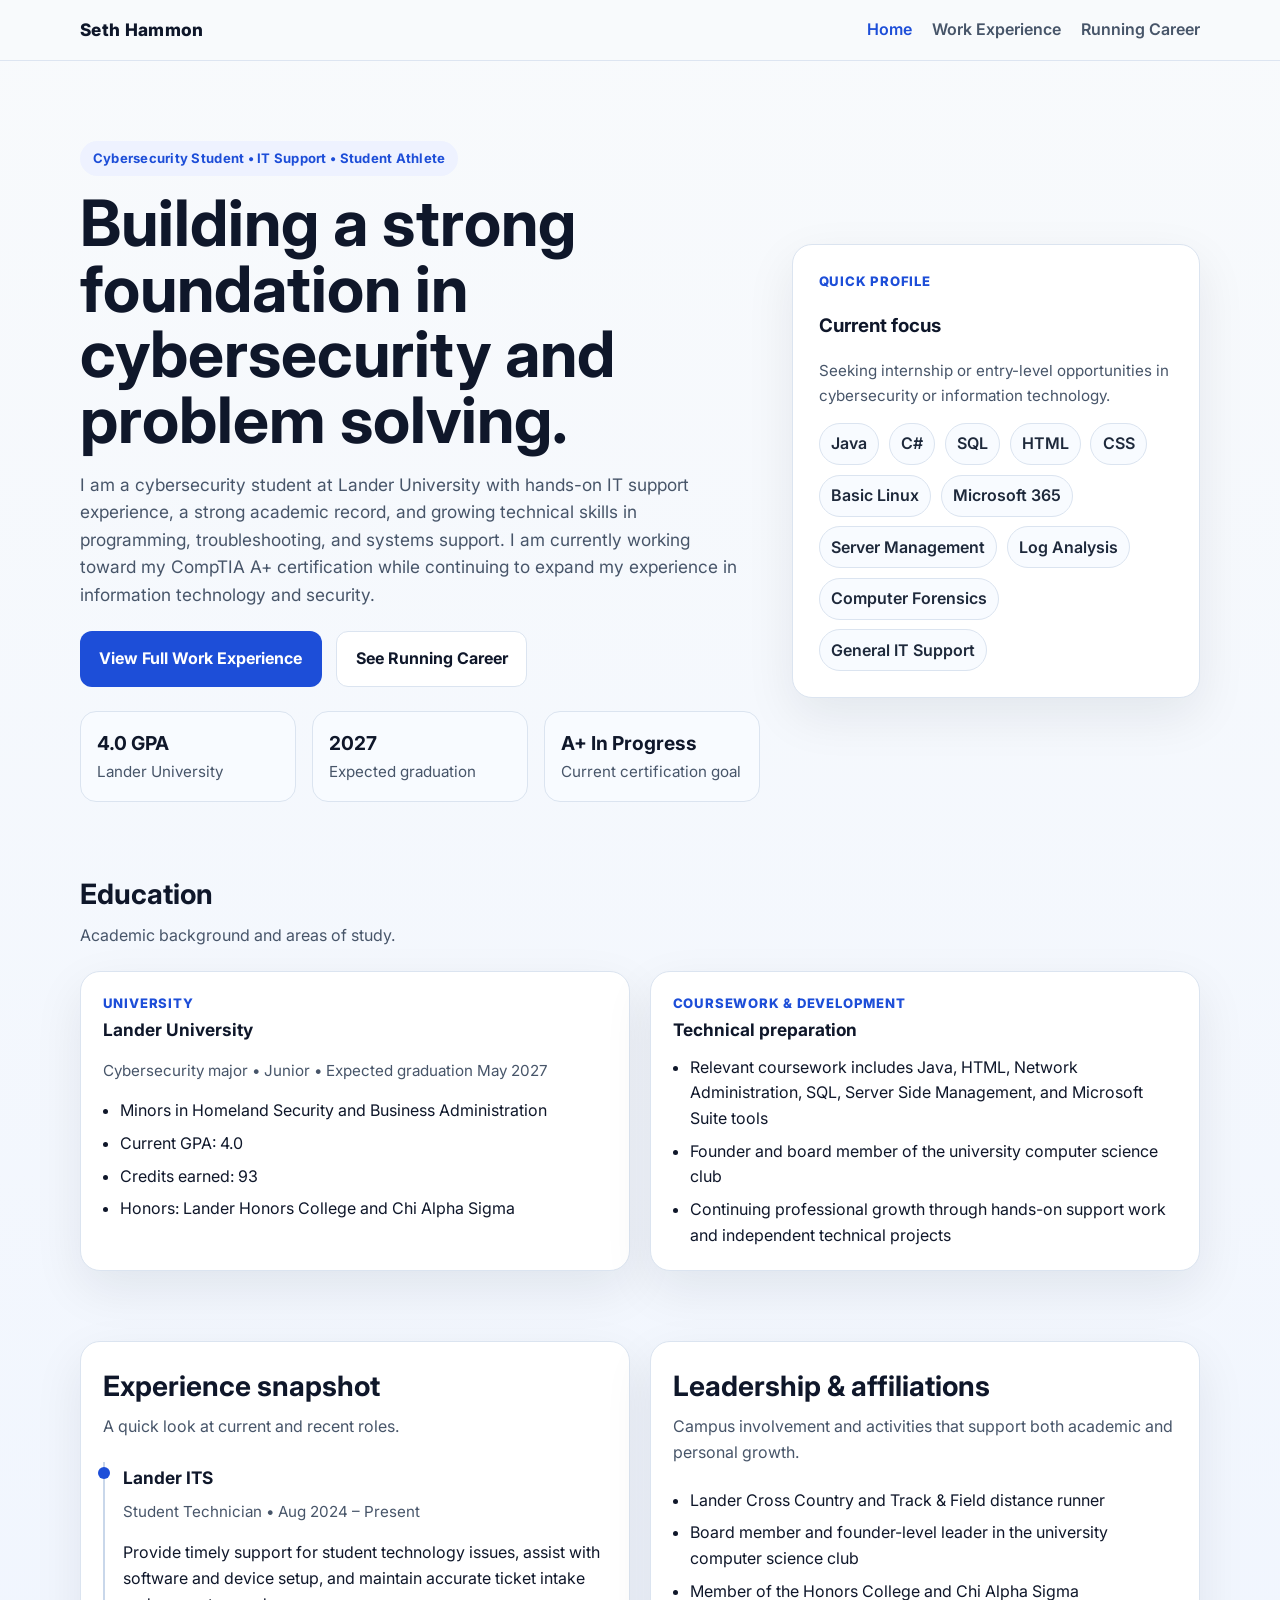
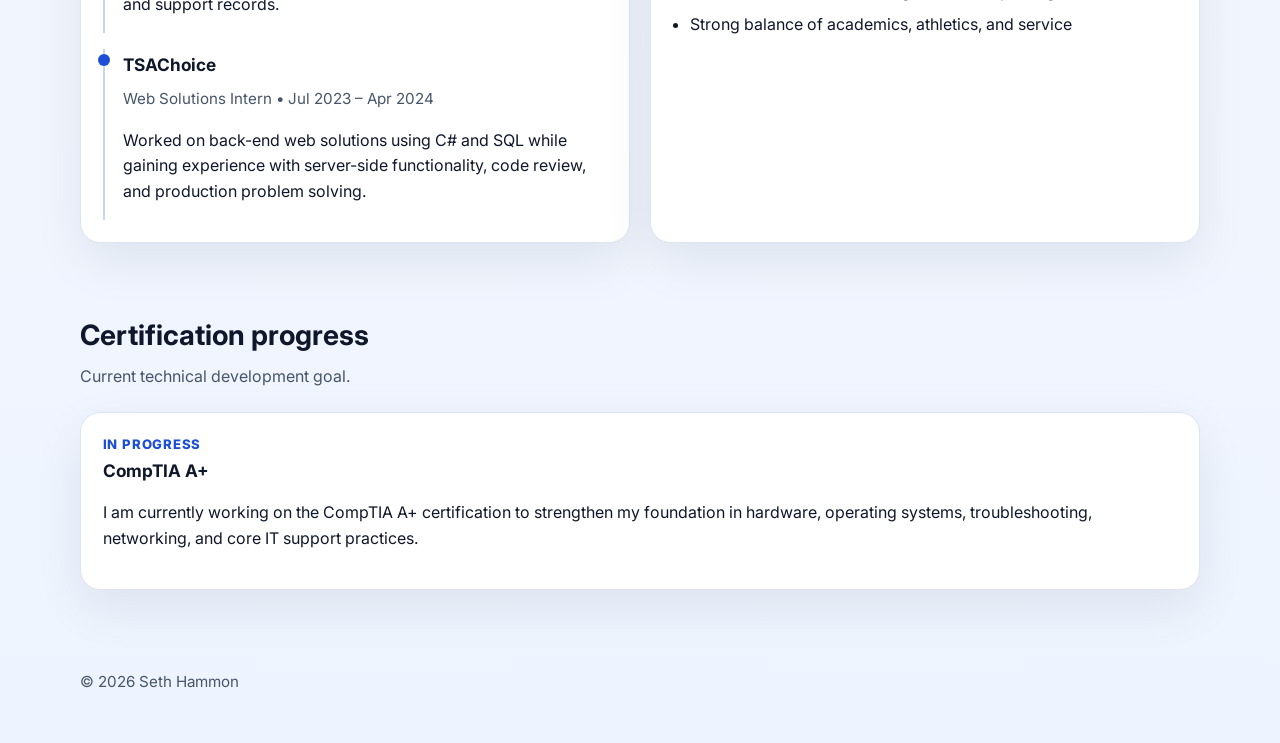
==== commit f6fe7a07: "Update index.html" ====
--- a/index.html
+++ b/index.html
@@ -45,7 +45,6 @@
           <p class="meta">Seeking internship or entry-level opportunities in cybersecurity or information technology.</p>
           <div class="badge-list">
             <span class="badge">Java</span>
-            <span class="badge">C</span>
             <span class="badge">C#</span>
             <span class="badge">SQL</span>
             <span class="badge">HTML</span>
--- a/styles.css
+++ b/styles.css
@@ -0,0 +1,77 @@
+:root{
+  --bg:#f8fafc;
+  --surface:#ffffff;
+  --surface-2:#eef2ff;
+  --text:#0f172a;
+  --muted:#475569;
+  --line:#dbe4f0;
+  --accent:#1d4ed8;
+  --accent-2:#0f172a;
+  --shadow:0 18px 50px rgba(15,23,42,.08);
+  --radius:20px;
+  --max:1120px;
+}
+*{box-sizing:border-box}
+html{scroll-behavior:smooth}
+body{margin:0;font-family:Inter,Arial,sans-serif;background:linear-gradient(180deg,#f8fafc 0%,#eef4ff 100%);color:var(--text);line-height:1.6}
+a{color:var(--accent);text-decoration:none}
+a:hover{text-decoration:underline}
+img{max-width:100%;display:block}
+.container{width:min(var(--max),calc(100% - 2rem));margin:0 auto}
+.site-header{position:sticky;top:0;background:rgba(248,250,252,.92);backdrop-filter:blur(14px);border-bottom:1px solid rgba(219,228,240,.9);z-index:10}
+.nav-wrap{display:flex;justify-content:space-between;align-items:center;gap:1rem;padding:1rem 0}
+.brand{font-weight:800;font-size:1.08rem;color:var(--accent-2);letter-spacing:.02em}
+.nav{display:flex;flex-wrap:wrap;gap:.9rem 1.25rem}
+.nav a{color:var(--muted);font-weight:600}
+.nav a.active,.nav a:hover{color:var(--accent)}
+.hero{padding:5rem 0 3rem}
+.hero-grid{display:grid;grid-template-columns:1.25fr .75fr;gap:2rem;align-items:center}
+.eyebrow{display:inline-block;padding:.45rem .8rem;border-radius:999px;background:var(--surface-2);color:var(--accent);font-weight:700;font-size:.82rem;letter-spacing:.02em}
+h1{font-size:clamp(2.2rem,5vw,4.25rem);line-height:1.03;margin:.85rem 0 1rem}
+.lead{font-size:1.08rem;color:var(--muted);max-width:60ch}
+.hero-card,.panel,.card{background:var(--surface);border:1px solid var(--line);border-radius:var(--radius);box-shadow:var(--shadow)}
+.hero-card{padding:1.6rem}
+.stat-row{display:grid;grid-template-columns:repeat(3,1fr);gap:1rem;margin-top:1.5rem}
+.stat{padding:1rem;border-radius:16px;background:#f8fbff;border:1px solid var(--line)}
+.stat strong{display:block;font-size:1.2rem}
+.actions{display:flex;flex-wrap:wrap;gap:.9rem;margin-top:1.4rem}
+.btn{display:inline-flex;align-items:center;justify-content:center;padding:.9rem 1.15rem;border-radius:12px;font-weight:700;border:1px solid transparent;transition:.2s ease}
+.btn-primary{background:var(--accent);color:#fff}
+.btn-primary:hover{text-decoration:none;transform:translateY(-1px)}
+.btn-secondary{background:#fff;color:var(--accent-2);border-color:var(--line)}
+.btn-secondary:hover{text-decoration:none;border-color:#b8c6db}
+.section{padding:1.4rem 0 3rem}
+.section h2{font-size:1.75rem;margin:0 0 .35rem}
+.section-intro{color:var(--muted);margin:0 0 1.4rem}
+.grid{display:grid;gap:1.25rem}
+.grid-2{grid-template-columns:repeat(2,minmax(0,1fr))}
+.grid-3{grid-template-columns:repeat(3,minmax(0,1fr))}
+.card,.panel{padding:1.35rem}
+.card h3,.panel h3{margin:.1rem 0 .55rem;font-size:1.08rem}
+.kicker{font-size:.82rem;color:var(--accent);font-weight:800;text-transform:uppercase;letter-spacing:.06em}
+.meta{color:var(--muted);font-size:.95rem}
+.list{margin:.7rem 0 0;padding-left:1.1rem}
+.list li+li{margin-top:.45rem}
+.split{display:grid;grid-template-columns:1fr 1fr;gap:1.25rem}
+.timeline{display:grid;gap:1rem}
+.timeline-item{position:relative;padding-left:1.15rem;border-left:2px solid #c9d7ea}
+.timeline-item::before{content:"";position:absolute;left:-7px;top:.32rem;width:12px;height:12px;border-radius:50%;background:var(--accent)}
+.photo-card img{border-radius:18px;aspect-ratio:4/5;object-fit:cover;object-position:center 18%}
+.pr-grid{display:grid;grid-template-columns:repeat(4,minmax(0,1fr));gap:1rem}
+.pr{padding:1rem;border-radius:16px;background:#fff;border:1px solid var(--line);box-shadow:var(--shadow)}
+.pr .event{font-size:.88rem;color:var(--muted);font-weight:700;text-transform:uppercase;letter-spacing:.05em}
+.pr .time{font-size:1.8rem;font-weight:800;margin:.25rem 0}
+.note{font-size:.92rem;color:var(--muted)}
+.footer{padding:2rem 0 3rem;color:var(--muted);font-size:.95rem}
+.badge-list{display:flex;flex-wrap:wrap;gap:.6rem;margin-top:.9rem}
+.badge{padding:.45rem .7rem;background:#f8fbff;border:1px solid var(--line);border-radius:999px;font-weight:600;color:#1e293b}
+.table-like{display:grid;gap:.9rem}
+.role{padding:1rem 1.05rem;border:1px solid var(--line);border-radius:16px;background:#fff}
+.role-head{display:flex;justify-content:space-between;gap:1rem;flex-wrap:wrap}
+.role-head h3{margin:0}
+.small{font-size:.9rem}
+@media (max-width: 900px){
+  .hero-grid,.grid-3,.grid-2,.split,.pr-grid{grid-template-columns:1fr}
+  .stat-row{grid-template-columns:1fr}
+  .nav-wrap{align-items:flex-start;flex-direction:column}
+}
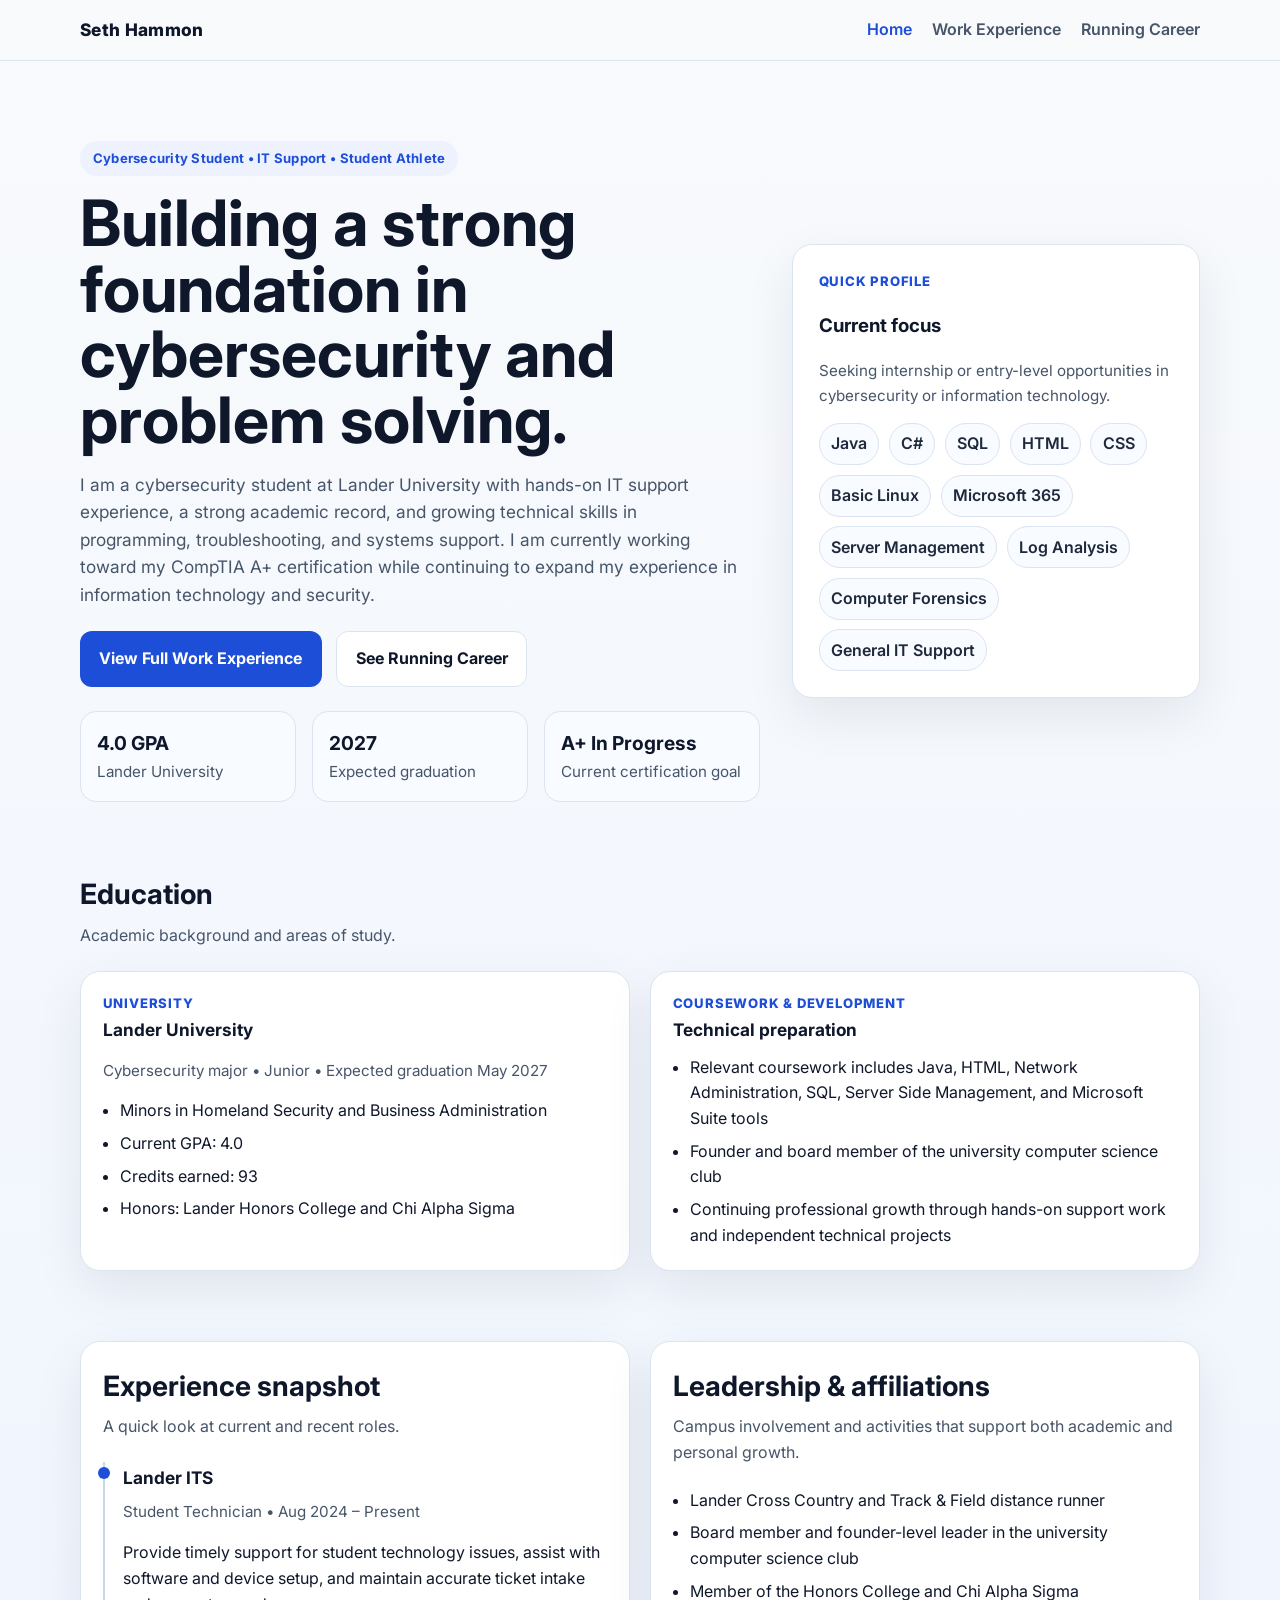
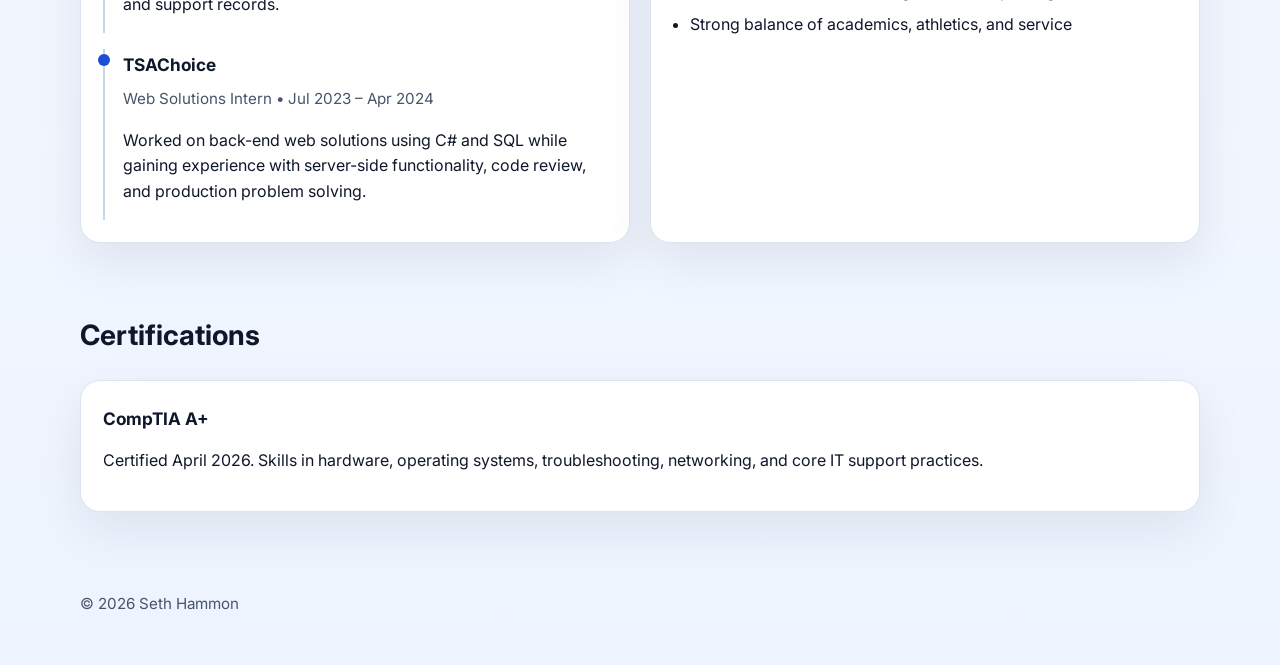
==== commit 4425c133: "Update index.html" ====
--- a/index.html
+++ b/index.html
@@ -122,12 +122,11 @@
 
     <section class="section">
       <div class="container">
-        <h2>Certification progress</h2>
-        <p class="section-intro">Current technical development goal.</p>
+        <h2>Certifications</h2>
+        <p class="section-intro"></p>
         <article class="card">
-          <div class="kicker">In progress</div>
           <h3>CompTIA A+</h3>
-          <p>I am currently working on the CompTIA A+ certification to strengthen my foundation in hardware, operating systems, troubleshooting, networking, and core IT support practices.</p>
+          <p>Certified April 2026. Skills in hardware, operating systems, troubleshooting, networking, and core IT support practices.</p>
         </article>
       </div>
     </section>
